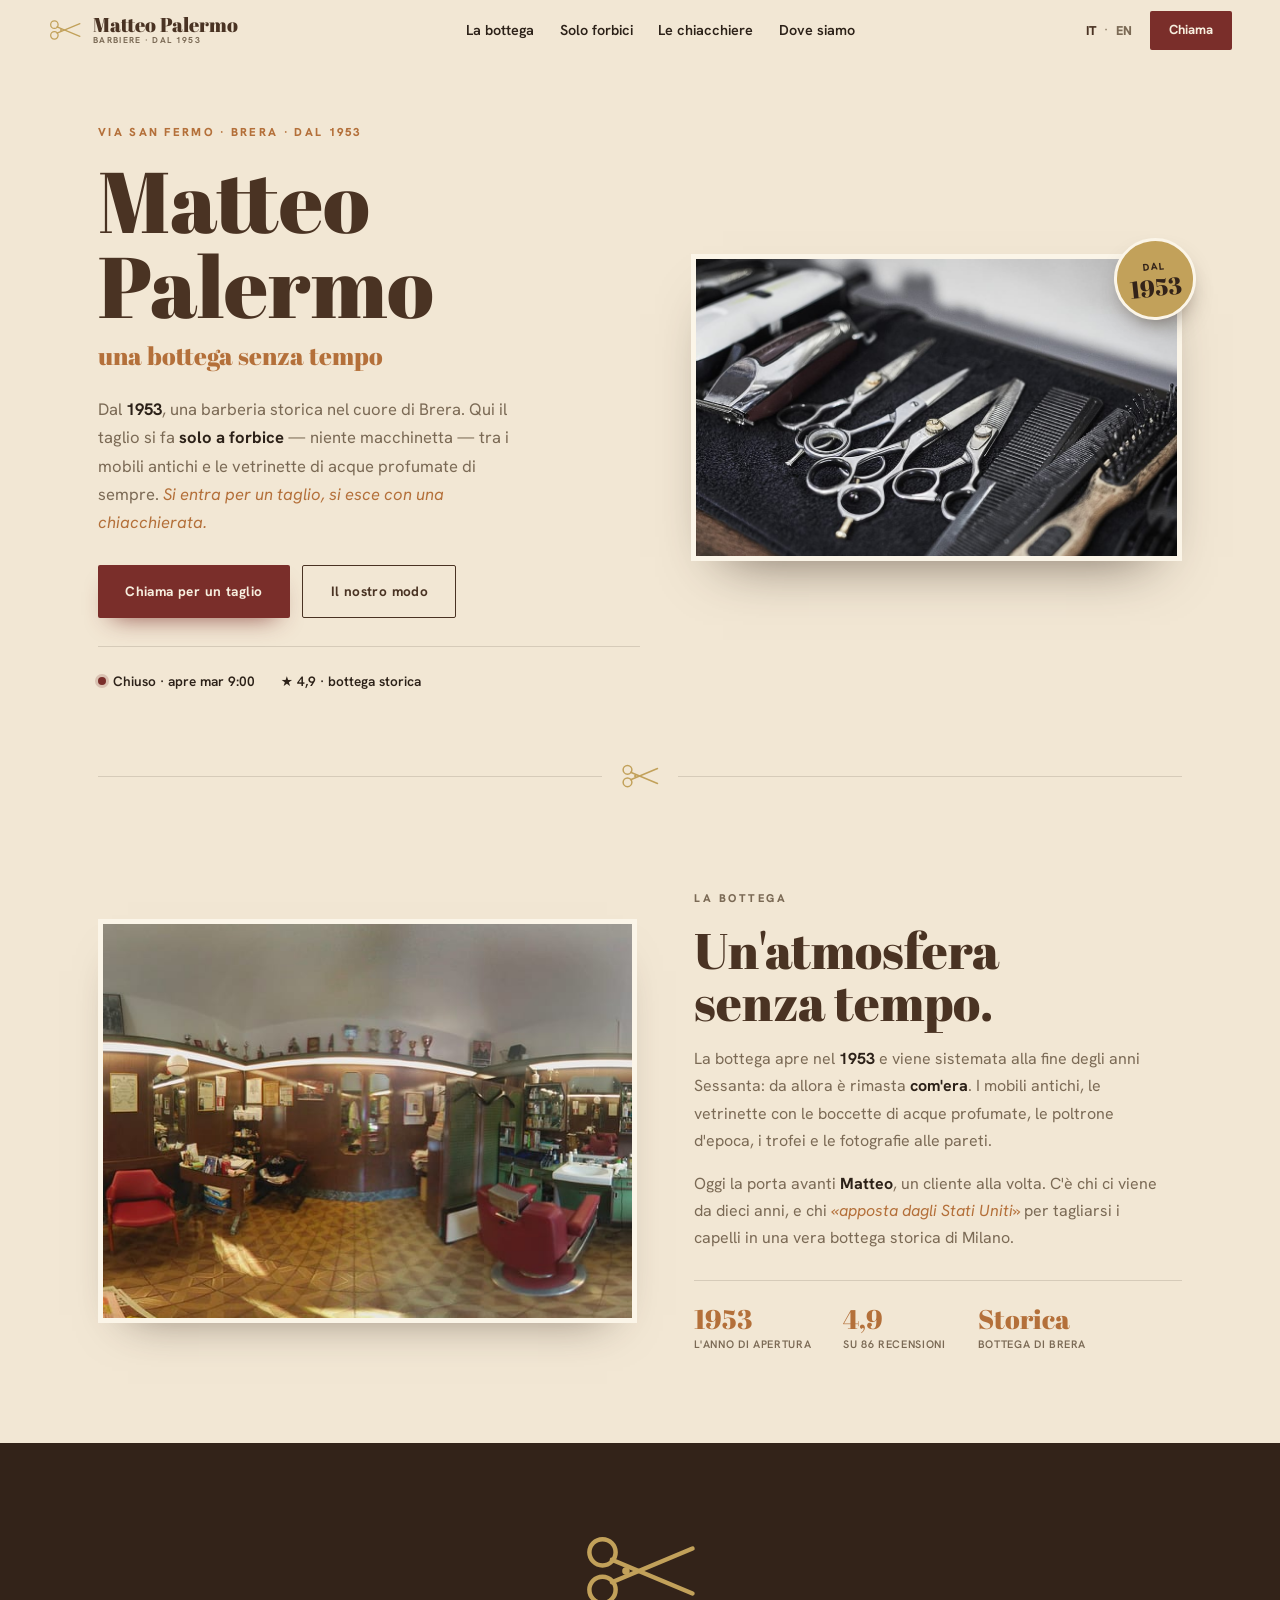
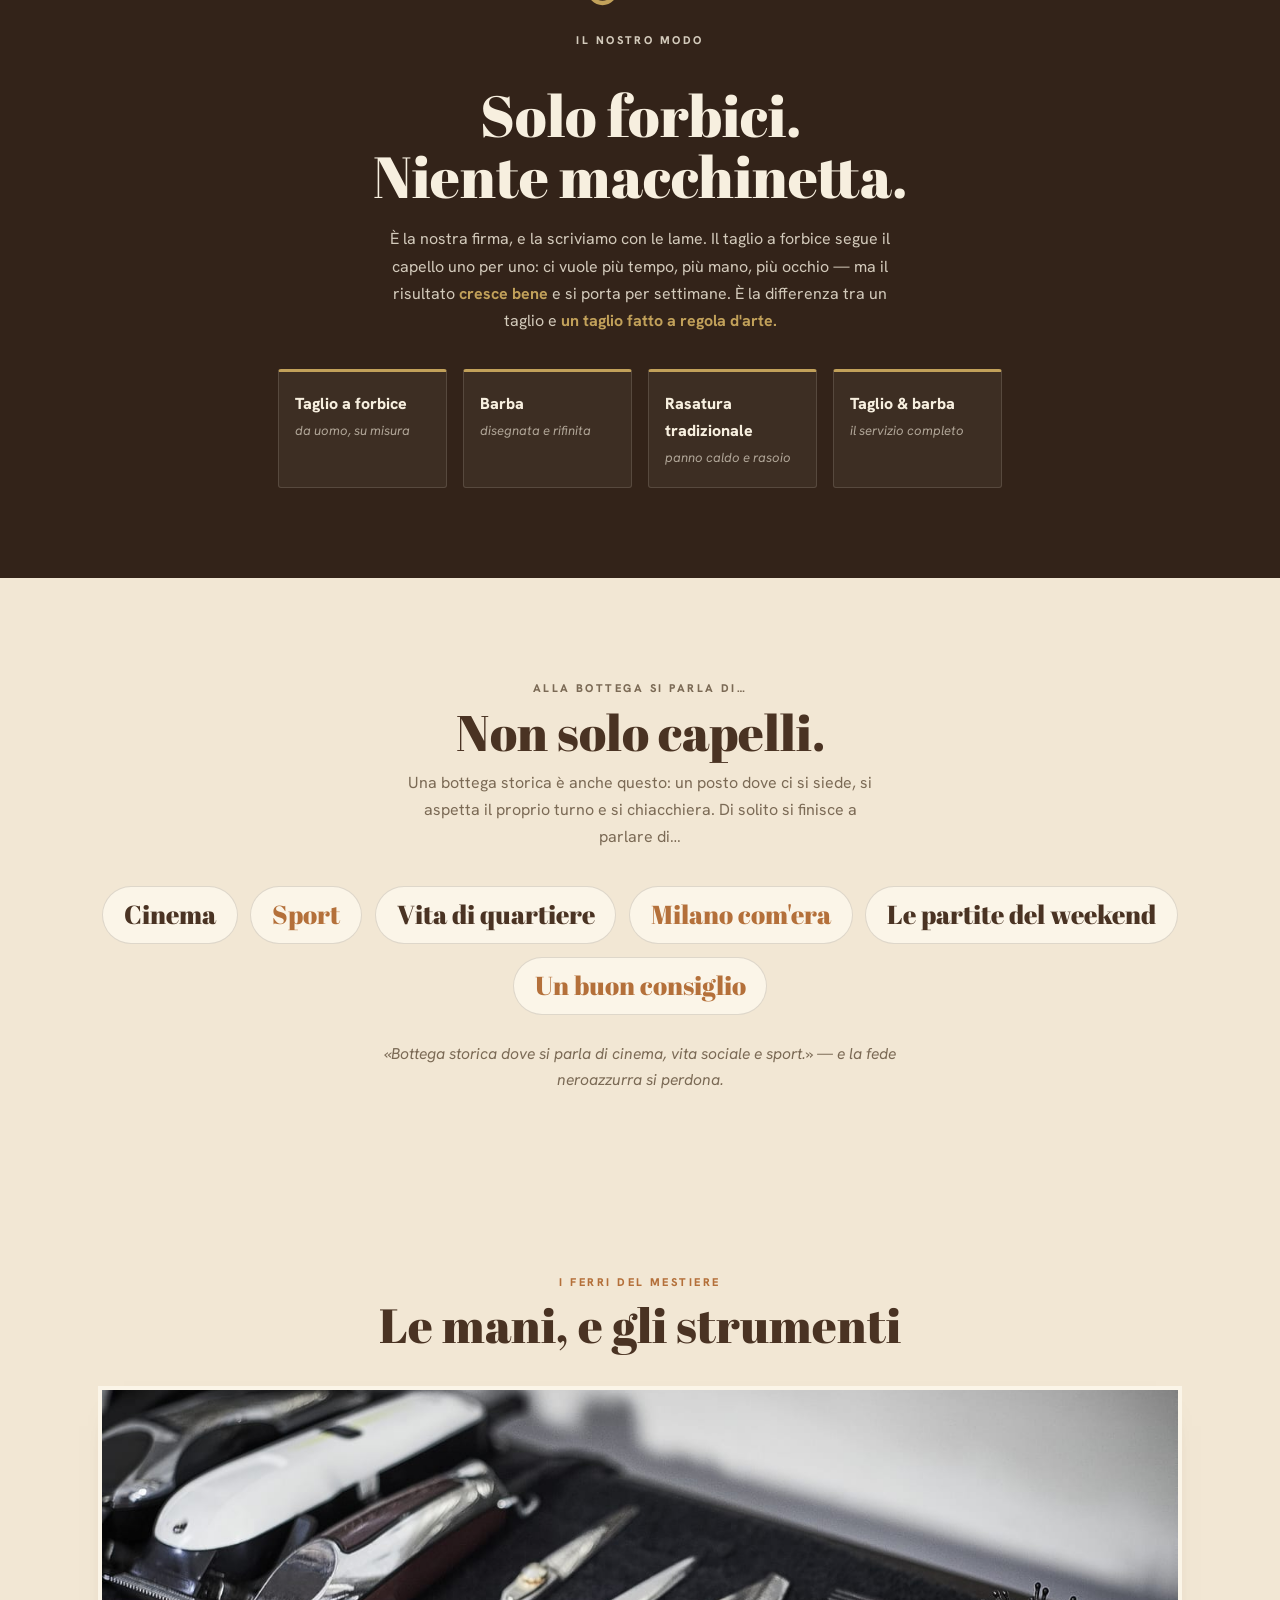
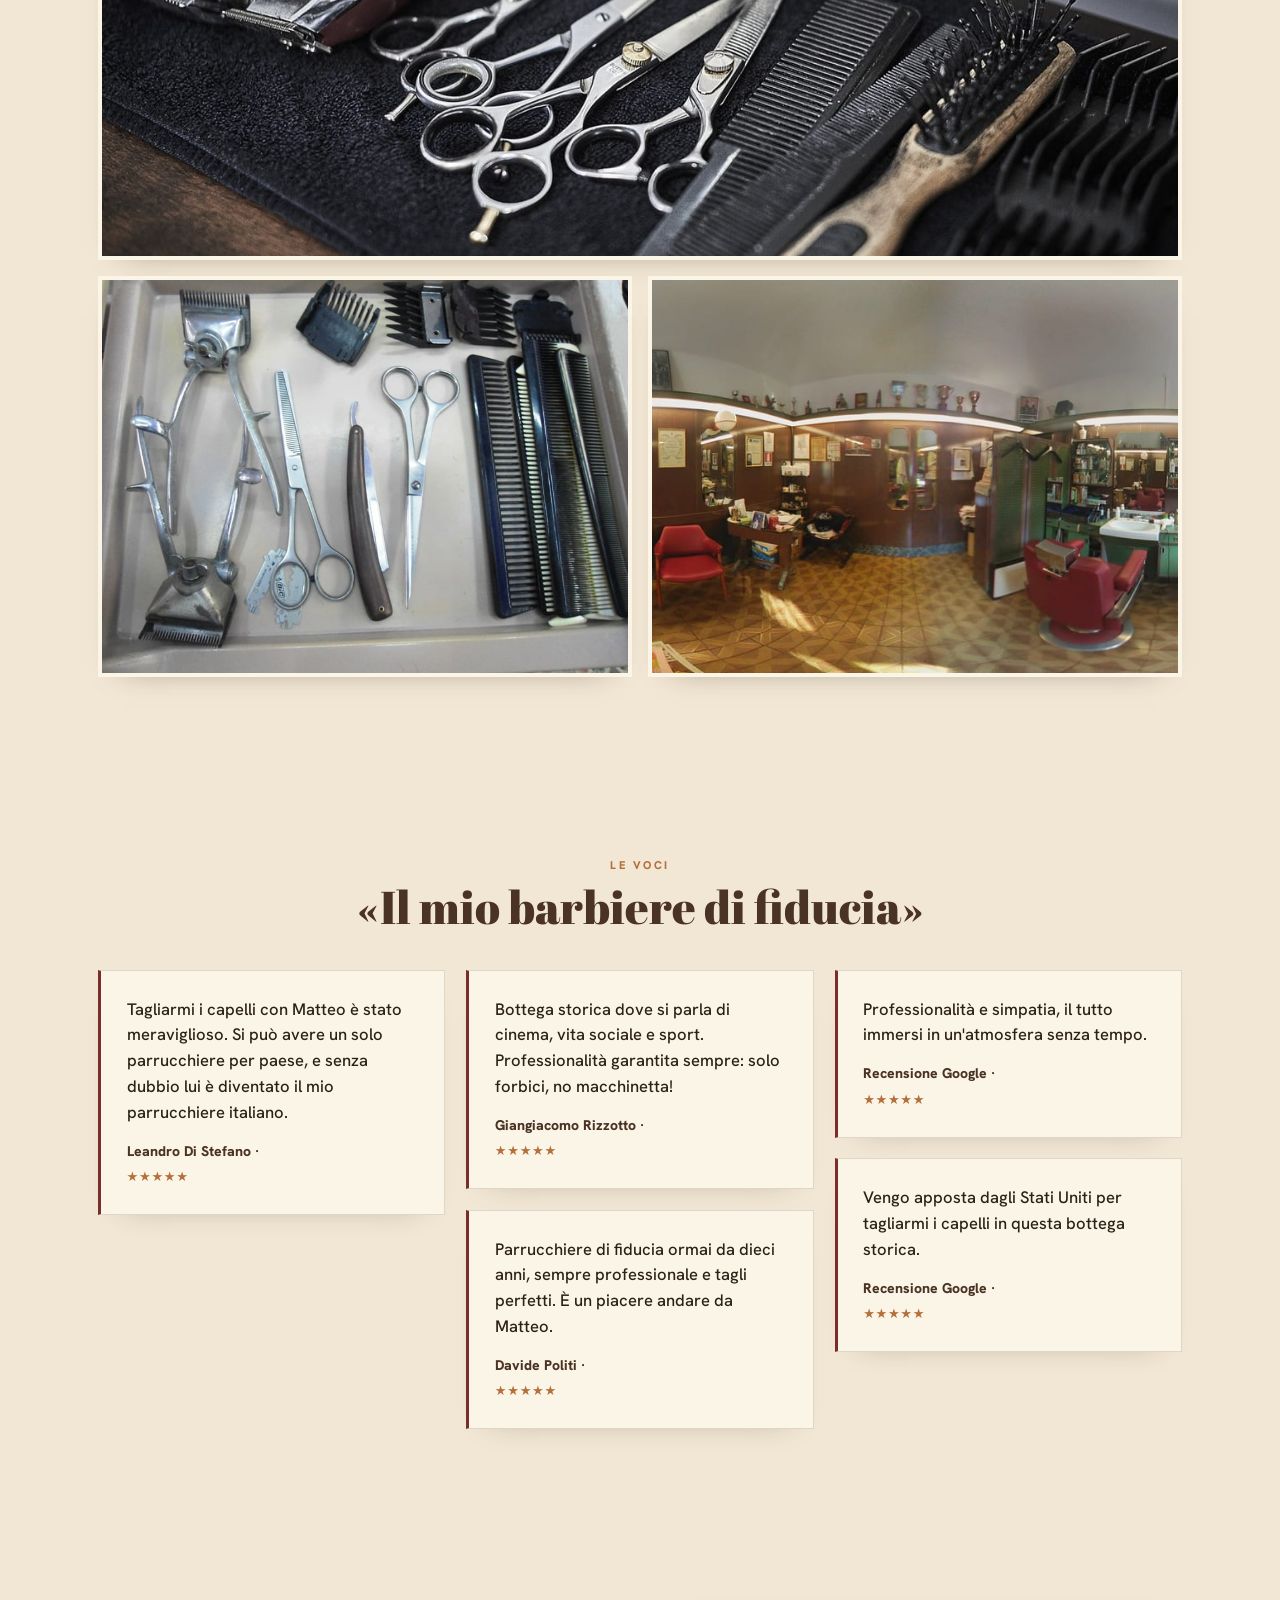
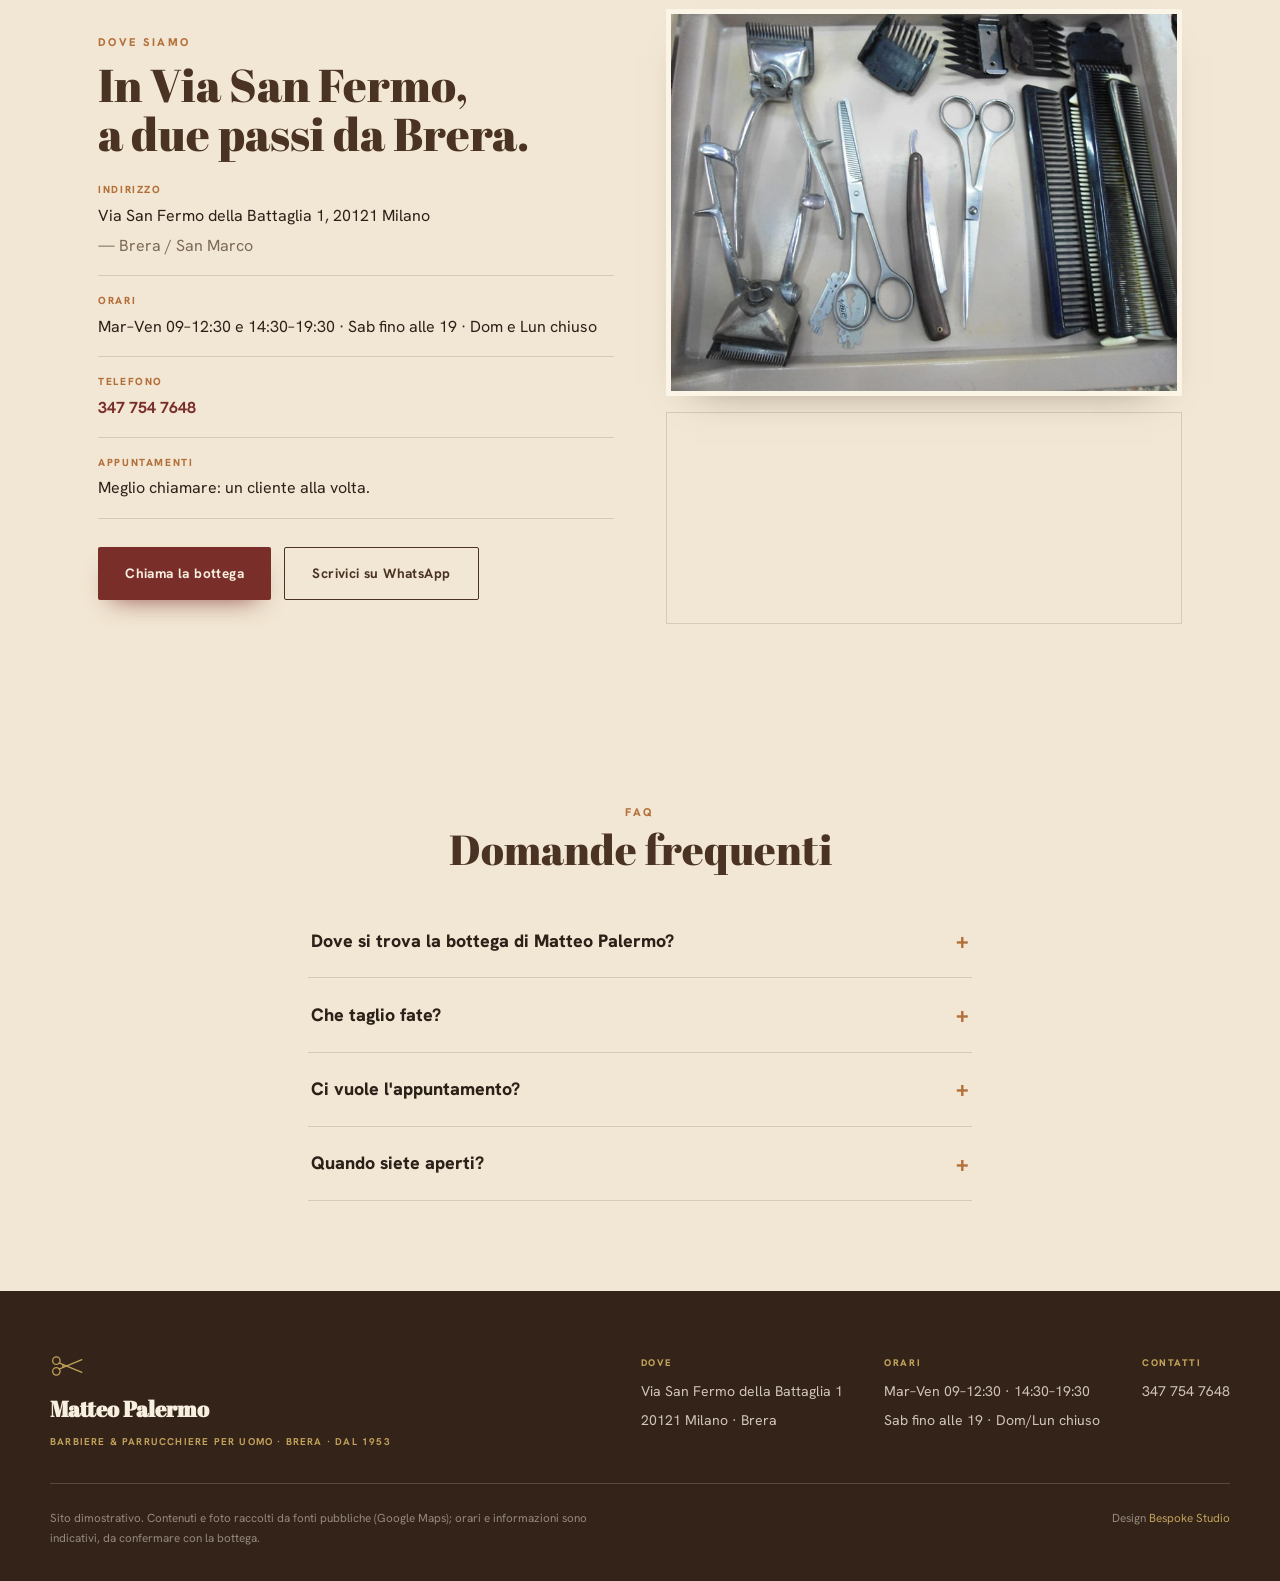
==== index.html @ 92e4bf0b "Matteo Palermo Barbiere — historic Brera barbershop since 1953" ====
<!DOCTYPE html>
<html lang="it">
<head>
<meta charset="UTF-8" />
<meta name="viewport" content="width=device-width, initial-scale=1.0" />
<title>Matteo Palermo Barbiere — bottega storica a Brera dal 1953 · Milano</title>
<meta name="description" content="Matteo Palermo, barbiere e parrucchiere per uomo: una bottega storica dal 1953 in Via San Fermo della Battaglia 1, a Brera, Milano. Taglio solo a forbice, barba e rasatura tradizionale, in un'atmosfera senza tempo. 4,9★." />
<link rel="canonical" href="https://rotenzark.github.io/matteo-palermo-barbiere/" />
<meta name="theme-color" content="#332319" />
<meta property="og:type" content="business.business" />
<meta property="og:site_name" content="Matteo Palermo Barbiere" />
<meta property="og:title" content="Matteo Palermo Barbiere — bottega storica a Brera dal 1953" />
<meta property="og:description" content="Una bottega senza tempo dal 1953: taglio solo a forbice, barba e rasatura tradizionale, tra i mobili antichi di una barberia storica di Brera." />
<meta property="og:image" content="https://rotenzark.github.io/matteo-palermo-barbiere/img/og-image.jpg" />
<meta property="og:url" content="https://rotenzark.github.io/matteo-palermo-barbiere/" />
<meta property="og:locale" content="it_IT" />
<meta property="og:locale:alternate" content="en_US" />
<meta name="twitter:card" content="summary_large_image" />
<meta name="twitter:title" content="Matteo Palermo Barbiere — Brera, dal 1953" />
<meta name="twitter:description" content="Una bottega senza tempo dal 1953. Taglio solo a forbice, barba e rasatura. Brera, Milano." />
<meta name="twitter:image" content="https://rotenzark.github.io/matteo-palermo-barbiere/img/og-image.jpg" />
<link rel="icon" href="img/favicon.svg" type="image/svg+xml" />
<link rel="icon" href="img/favicon-32.png" sizes="32x32" type="image/png" />
<link rel="apple-touch-icon" href="img/apple-touch-icon.png" />
<link rel="preconnect" href="https://fonts.googleapis.com" />
<link rel="preconnect" href="https://fonts.gstatic.com" crossorigin />
<link href="https://fonts.googleapis.com/css2?family=Abril+Fatface&family=Hanken+Grotesk:ital,wght@0,400;0,500;0,600;0,700;0,800;1,400&display=swap" rel="stylesheet" />
<link rel="stylesheet" href="css/styles.css?v=1" />
<script type="application/ld+json">
{
  "@context": "https://schema.org", "@type": "HairSalon",
  "name": "Matteo Palermo — Barbiere e Parrucchiere per Uomo",
  "description": "Bottega storica di barbiere e parrucchiere per uomo a Brera, dal 1953: taglio a forbice, barba e rasatura tradizionale, in un'atmosfera senza tempo, tra mobili antichi e vetrinette di acque profumate.",
  "url": "https://rotenzark.github.io/matteo-palermo-barbiere/",
  "telephone": "+393477547648", "priceRange": "€€",
  "image": "https://rotenzark.github.io/matteo-palermo-barbiere/img/bottega.jpg",
  "address": { "@type": "PostalAddress", "streetAddress": "Via San Fermo della Battaglia 1", "addressLocality": "Milano", "postalCode": "20121", "addressCountry": "IT" },
  "geo": { "@type": "GeoCoordinates", "latitude": 45.4755759, "longitude": 9.1893411 },
  "aggregateRating": { "@type": "AggregateRating", "ratingValue": "4.9", "reviewCount": "86" },
  "foundingDate": "1953",
  "openingHoursSpecification": [
    { "@type": "OpeningHoursSpecification", "dayOfWeek": ["Tuesday","Wednesday","Thursday","Friday"], "opens": "09:00", "closes": "12:30" },
    { "@type": "OpeningHoursSpecification", "dayOfWeek": ["Tuesday","Wednesday","Thursday","Friday"], "opens": "14:30", "closes": "19:30" },
    { "@type": "OpeningHoursSpecification", "dayOfWeek": "Saturday", "opens": "09:00", "closes": "12:30" },
    { "@type": "OpeningHoursSpecification", "dayOfWeek": "Saturday", "opens": "14:30", "closes": "19:00" }
  ]
}
</script>
<script type="application/ld+json">
{
  "@context": "https://schema.org", "@type": "FAQPage",
  "mainEntity": [
    { "@type": "Question", "name": "Dove si trova la bottega di Matteo Palermo?", "acceptedAnswer": { "@type": "Answer", "text": "In Via San Fermo della Battaglia 1, a due passi da Brera e da Piazza San Marco, a Milano. È una bottega storica, aperta dal 1953." } },
    { "@type": "Question", "name": "Che taglio fate?", "acceptedAnswer": { "@type": "Answer", "text": "Taglio da uomo eseguito solo a forbice, niente macchinetta, più barba e rasatura tradizionale. Un lavoro artigianale, su misura." } },
    { "@type": "Question", "name": "Ci vuole l'appuntamento?", "acceptedAnswer": { "@type": "Answer", "text": "Meglio chiamare: la bottega è piccola e Matteo lavora un cliente alla volta. Un colpo di telefono e trovi il tuo posto." } },
    { "@type": "Question", "name": "Quando siete aperti?", "acceptedAnswer": { "@type": "Answer", "text": "Da martedì a venerdì 09:00–12:30 e 14:30–19:30, sabato 09:00–12:30 e 14:30–19:00. Domenica e lunedì chiuso." } }
  ]
}
</script>
</head>
<body>

<div id="intro" aria-hidden="true">
  <div class="intro-mark">
    <span class="scissors" aria-hidden="true"><svg viewBox="0 0 64 40"><use href="#sci"/></svg></span>
    <span class="intro-name">Matteo Palermo</span>
    <span class="intro-sub">Barbiere · dal 1953</span>
  </div>
  <button id="intro-skip" data-i18n="intro.skip">Entra →</button>
</div>

<svg width="0" height="0" style="position:absolute" aria-hidden="true"><defs>
  <g id="sci">
    <circle cx="12" cy="10" r="7" fill="none" stroke="currentColor" stroke-width="2.4"/>
    <circle cx="12" cy="30" r="7" fill="none" stroke="currentColor" stroke-width="2.4"/>
    <path d="M17 14 L60 32" stroke="currentColor" stroke-width="2.4" stroke-linecap="round"/>
    <path d="M17 26 L60 8" stroke="currentColor" stroke-width="2.4" stroke-linecap="round"/>
    <circle cx="24.5" cy="20" r="2" fill="currentColor"/>
  </g>
</defs></svg>

<header id="site-header">
  <a href="#top" class="brand" aria-label="Matteo Palermo Barbiere — home">
    <span class="brand-sci" aria-hidden="true"><svg viewBox="0 0 64 40"><use href="#sci"/></svg></span>
    <span class="brand-txt"><b>Matteo Palermo</b><i data-i18n="brand.sub">Barbiere · dal 1953</i></span>
  </a>
  <nav class="nav" aria-label="Navigazione">
    <a href="#storia" data-i18n="nav.storia">La bottega</a>
    <a href="#forbici" data-i18n="nav.forbici">Solo forbici</a>
    <a href="#chiacchiere" data-i18n="nav.chiacchiere">Le chiacchiere</a>
    <a href="#dove" data-i18n="nav.dove">Dove siamo</a>
  </nav>
  <div class="head-actions">
    <div class="lang" role="group" aria-label="Lingua"><button data-lang="it" class="active">IT</button><span>·</span><button data-lang="en">EN</button></div>
    <a class="btn-book" href="tel:+393477547648"><span data-i18n="cta.book">Chiama</span></a>
    <button id="burger" aria-label="Menu" aria-expanded="false"><span></span><span></span><span></span></button>
  </div>
</header>

<!-- HERO -->
<section id="top" class="hero">
  <div class="hero-copy">
    <p class="eyebrow reveal" data-i18n="hero.eyebrow">Via San Fermo · Brera · dal 1953</p>
    <h1 class="hero-title reveal reveal-d1">Matteo<br>Palermo</h1>
    <p class="hero-tag reveal reveal-d1" data-i18n="hero.tag">una bottega senza tempo</p>
    <p class="hero-sub reveal reveal-d2" data-i18n="hero.sub">Dal <b>1953</b>, una barberia storica nel cuore di Brera. Qui il taglio si fa <b>solo a forbice</b> — niente macchinetta — tra i mobili antichi e le vetrinette di acque profumate di sempre. <em>Si entra per un taglio, si esce con una chiacchierata.</em></p>
    <div class="hero-cta reveal reveal-d3">
      <a class="btn btn-solid" href="tel:+393477547648" data-i18n="hero.cta1">Chiama per un taglio</a>
      <a class="btn btn-line" href="#forbici" data-i18n="hero.cta2">Il nostro modo</a>
    </div>
    <div class="hero-facts reveal reveal-d3">
      <span class="hf-live"><span id="live-dot"></span> <span id="live-text" data-i18n="hero.live">Controllo orari…</span></span>
      <span data-i18n="hero.f2">★ 4,9 · bottega storica</span>
    </div>
  </div>
  <div class="hero-media reveal reveal-d2">
    <figure class="hero-photo"><img src="img/forbici.jpg" alt="Le forbici e i rasoi della bottega di Matteo Palermo" width="1600" height="745" fetchpriority="high" /></figure>
    <span class="hero-badge" aria-hidden="true"><b>dal</b><span>1953</span></span>
  </div>
</section>

<div class="sci-rule" aria-hidden="true"><span class="sr-line"></span><span class="sci-mark"><svg viewBox="0 0 64 40"><use href="#sci"/></svg></span><span class="sr-line"></span></div>

<!-- STORIA -->
<section id="storia" class="section storia">
  <figure class="storia-photo reveal"><img src="img/bottega.jpg" alt="L'interno della bottega storica, con i mobili antichi e le poltrone d'epoca" width="1500" height="1116" loading="lazy" /></figure>
  <div class="storia-copy reveal reveal-d1">
    <p class="kicker" data-i18n="storia.kicker">La bottega</p>
    <h2 data-i18n="storia.h2">Un'atmosfera<br>senza tempo.</h2>
    <p data-i18n="storia.p1">La bottega apre nel <b>1953</b> e viene sistemata alla fine degli anni Sessanta: da allora è rimasta <b>com'era</b>. I mobili antichi, le vetrinette con le boccette di acque profumate, le poltrone d'epoca, i trofei e le fotografie alle pareti.</p>
    <p data-i18n="storia.p2">Oggi la porta avanti <b>Matteo</b>, un cliente alla volta. C'è chi ci viene da dieci anni, e chi <em>«apposta dagli Stati Uniti»</em> per tagliarsi i capelli in una vera bottega storica di Milano.</p>
    <div class="storia-stats">
      <div class="stat"><b>1953</b><span data-i18n="storia.s1">l'anno di apertura</span></div>
      <div class="stat"><b>4,9</b><span data-i18n="storia.s2">su 86 recensioni</span></div>
      <div class="stat"><b data-i18n="storia.s3b">Storica</b><span data-i18n="storia.s3">bottega di Brera</span></div>
    </div>
  </div>
</section>

<!-- SOLO FORBICI · signature manifesto -->
<section id="forbici" class="forbici">
  <div class="forbici-inner reveal">
    <span class="forbici-big" aria-hidden="true"><svg viewBox="0 0 64 40"><use href="#sci"/></svg></span>
    <p class="kicker kicker-cream" data-i18n="forbici.kicker">Il nostro modo</p>
    <h2 data-i18n="forbici.h2">Solo forbici.<br>Niente macchinetta.</h2>
    <p data-i18n="forbici.p">È la nostra firma, e la scriviamo con le lame. Il taglio a forbice segue il capello uno per uno: ci vuole più tempo, più mano, più occhio — ma il risultato <b>cresce bene</b> e si porta per settimane. È la differenza tra un taglio e <b>un taglio fatto a regola d'arte.</b></p>
    <ul class="servizi">
      <li><b data-i18n="serv.1">Taglio a forbice</b><span data-i18n="serv.1p">da uomo, su misura</span></li>
      <li><b data-i18n="serv.2">Barba</b><span data-i18n="serv.2p">disegnata e rifinita</span></li>
      <li><b data-i18n="serv.3">Rasatura tradizionale</b><span data-i18n="serv.3p">panno caldo e rasoio</span></li>
      <li><b data-i18n="serv.4">Taglio &amp; barba</b><span data-i18n="serv.4p">il servizio completo</span></li>
    </ul>
  </div>
</section>

<!-- LE CHIACCHIERE -->
<section id="chiacchiere" class="section chiacchiere">
  <div class="chiac-head reveal">
    <p class="kicker" data-i18n="chiac.kicker">Alla bottega si parla di…</p>
    <h2 data-i18n="chiac.h2">Non solo capelli.</h2>
    <p data-i18n="chiac.sub">Una bottega storica è anche questo: un posto dove ci si siede, si aspetta il proprio turno e si chiacchiera. Di solito si finisce a parlare di…</p>
  </div>
  <div class="chiac-tags reveal reveal-d1">
    <span data-i18n="chiac.t1">Cinema</span>
    <span data-i18n="chiac.t2">Sport</span>
    <span data-i18n="chiac.t3">Vita di quartiere</span>
    <span data-i18n="chiac.t4">Milano com'era</span>
    <span data-i18n="chiac.t5">Le partite del weekend</span>
    <span data-i18n="chiac.t6">Un buon consiglio</span>
  </div>
  <p class="chiac-note" data-i18n="chiac.note">«Bottega storica dove si parla di cinema, vita sociale e sport.» — e la fede neroazzurra si perdona.</p>
</section>

<!-- GALLERY -->
<section id="gallery" class="section gallery">
  <div class="gallery-head reveal"><p class="kicker" data-i18n="gallery.kicker">I ferri del mestiere</p><h2 data-i18n="gallery.h2">Le mani, e gli strumenti</h2></div>
  <div class="gallery-grid">
    <figure class="g-item g-wide" data-full="img/forbici.jpg"><img src="img/forbici.jpg" alt="Le forbici e i rasoi" width="1600" height="745" loading="lazy" /></figure>
    <figure class="g-item" data-full="img/strumenti.jpg"><img src="img/strumenti.jpg" alt="Gli strumenti del barbiere" width="800" height="600" loading="lazy" /></figure>
    <figure class="g-item" data-full="img/bottega.jpg"><img src="img/bottega.jpg" alt="L'interno della bottega storica" width="1500" height="1116" loading="lazy" /></figure>
  </div>
</section>

<!-- RECENSIONI -->
<section id="recensioni" class="section recensioni">
  <div class="rev-head reveal"><p class="kicker" data-i18n="rev.kicker">Le voci</p><h2 data-i18n="rev.h2">«Il mio barbiere di fiducia»</h2></div>
  <div class="rev-grid">
    <blockquote class="rev reveal"><p>Tagliarmi i capelli con Matteo è stato meraviglioso. Si può avere un solo parrucchiere per paese, e senza dubbio lui è diventato il mio parrucchiere italiano.</p><cite>Leandro Di Stefano · <span>★★★★★</span></cite></blockquote>
    <blockquote class="rev reveal reveal-d1"><p>Bottega storica dove si parla di cinema, vita sociale e sport. Professionalità garantita sempre: solo forbici, no macchinetta!</p><cite>Giangiacomo Rizzotto · <span>★★★★★</span></cite></blockquote>
    <blockquote class="rev reveal reveal-d2"><p>Parrucchiere di fiducia ormai da dieci anni, sempre professionale e tagli perfetti. È un piacere andare da Matteo.</p><cite>Davide Politi · <span>★★★★★</span></cite></blockquote>
    <blockquote class="rev reveal"><p>Professionalità e simpatia, il tutto immersi in un'atmosfera senza tempo.</p><cite data-i18n="rev.g1">Recensione Google · <span>★★★★★</span></cite></blockquote>
    <blockquote class="rev reveal reveal-d1"><p>Vengo apposta dagli Stati Uniti per tagliarmi i capelli in questa bottega storica.</p><cite data-i18n="rev.g2">Recensione Google · <span>★★★★★</span></cite></blockquote>
  </div>
</section>

<!-- DOVE -->
<section id="dove" class="section dove">
  <div class="dove-grid">
    <div class="dove-info reveal">
      <p class="kicker" data-i18n="dove.kicker">Dove siamo</p>
      <h2 data-i18n="dove.h2">In Via San Fermo,<br>a due passi da Brera.</h2>
      <ul class="dove-list">
        <li><b data-i18n="dove.addr">Indirizzo</b> Via San Fermo della Battaglia 1, 20121 Milano <span class="dim" data-i18n="dove.addr2">— Brera / San Marco</span></li>
        <li><b data-i18n="dove.hours">Orari</b> <span data-i18n="dove.hoursv">Mar–Ven 09–12:30 e 14:30–19:30 · Sab fino alle 19 · Dom e Lun chiuso</span></li>
        <li><b data-i18n="dove.phone">Telefono</b> <a href="tel:+393477547648">347 754 7648</a></li>
        <li><b data-i18n="dove.book">Appuntamenti</b> <span data-i18n="dove.bookv">Meglio chiamare: un cliente alla volta.</span></li>
      </ul>
      <div class="dove-cta">
        <a class="btn btn-solid" href="tel:+393477547648" data-i18n="dove.call">Chiama la bottega</a>
        <a class="btn btn-line" href="https://wa.me/393477547648" target="_blank" rel="noopener" data-i18n="dove.wa">Scrivici su WhatsApp</a>
      </div>
    </div>
    <div class="dove-side reveal">
      <figure class="dove-photo"><img src="img/strumenti.jpg" alt="Gli strumenti del barbiere" width="800" height="600" loading="lazy" /></figure>
      <div class="dove-map"><iframe title="Mappa Matteo Palermo Barbiere" src="https://www.google.com/maps?q=Palermo+Matteo+Barbiere+Via+San+Fermo+Milano&output=embed" loading="lazy" referrerpolicy="no-referrer-when-downgrade"></iframe></div>
    </div>
  </div>
</section>

<!-- FAQ -->
<section id="faq" class="section faq">
  <div class="faq-head reveal"><p class="kicker">FAQ</p><h2 data-i18n="faq.h2">Domande frequenti</h2></div>
  <div class="faq-list reveal">
    <details><summary data-i18n="faq.q1">Dove si trova la bottega di Matteo Palermo?</summary><p data-i18n="faq.a1">In Via San Fermo della Battaglia 1, a due passi da Brera e da Piazza San Marco, a Milano. È una bottega storica, aperta dal 1953.</p></details>
    <details><summary data-i18n="faq.q2">Che taglio fate?</summary><p data-i18n="faq.a2">Taglio da uomo eseguito solo a forbice, niente macchinetta, più barba e rasatura tradizionale. Un lavoro artigianale, su misura.</p></details>
    <details><summary data-i18n="faq.q3">Ci vuole l'appuntamento?</summary><p data-i18n="faq.a3">Meglio chiamare: la bottega è piccola e Matteo lavora un cliente alla volta. Un colpo di telefono e trovi il tuo posto.</p></details>
    <details><summary data-i18n="faq.q4">Quando siete aperti?</summary><p data-i18n="faq.a4">Da martedì a venerdì 09:00–12:30 e 14:30–19:30, sabato 09:00–12:30 e 14:30–19:00. Domenica e lunedì chiuso.</p></details>
  </div>
</section>

<footer id="site-footer">
  <div class="foot-main">
    <div class="foot-brand"><span class="brand-sci" aria-hidden="true"><svg viewBox="0 0 64 40"><use href="#sci"/></svg></span><b>Matteo Palermo</b><i data-i18n="foot.sub">Barbiere &amp; Parrucchiere per Uomo · Brera · dal 1953</i></div>
    <div class="foot-cols">
      <div><b data-i18n="foot.where">Dove</b><span>Via San Fermo della Battaglia 1</span><span>20121 Milano · Brera</span></div>
      <div><b data-i18n="foot.hours">Orari</b><span data-i18n="foot.hours2">Mar–Ven 09–12:30 · 14:30–19:30</span><span data-i18n="foot.hours3">Sab fino alle 19 · Dom/Lun chiuso</span></div>
      <div><b data-i18n="foot.contact">Contatti</b><a href="tel:+393477547648">347 754 7648</a></div>
    </div>
  </div>
  <div class="foot-bottom">
    <p data-i18n="foot.disclaimer">Sito dimostrativo. Contenuti e foto raccolti da fonti pubbliche (Google Maps); orari e informazioni sono indicativi, da confermare con la bottega.</p>
    <p class="foot-credit">Design <a href="https://bespokestud.io" target="_blank" rel="noopener">Bespoke Studio</a></p>
  </div>
</footer>

<nav class="action-bar" aria-label="Azioni rapide">
  <a href="tel:+393477547648"><span data-i18n="ab.call">Chiama</span></a>
  <a href="#forbici"><span data-i18n="ab.forbici">Solo forbici</span></a>
  <a href="https://www.google.com/maps/dir/?api=1&destination=Palermo+Matteo+Barbiere+Via+San+Fermo+Milano" target="_blank" rel="noopener"><span data-i18n="ab.route">Indicazioni</span></a>
</nav>

<div id="lightbox" aria-hidden="true"><button id="lb-close" aria-label="Chiudi">✕</button><img id="lb-img" src="" alt="" /></div>
<script src="js/main.js?v=1"></script>
</body>
</html>
---- css/styles.css ----
/* ===== MATTEO PALERMO BARBIERE · styles.css ===== */
:root{
  --brown:#4A3323; --brown-deep:#332319; --brown-soft:#5E4331;
  --paper:#F2E7D4; --cream:#F7EFDF; --card:#FBF5E8;
  --cognac:#B4703A; --amber:#C98A4B;
  --brass:#C2A15A; --brass-deep:#9C7F3E;
  --burgundy:#7A2E2A; --burgundy-lt:#9B3E36;
  --ink:#2C2118; --muted:#7B6A55; --line:rgba(44,33,24,.14);
  --disp:'Abril Fatface',Georgia,serif;
  --sans:'Hanken Grotesk',system-ui,-apple-system,sans-serif;
  --wrap:1180px;
}
*{margin:0;padding:0;box-sizing:border-box}
html{scroll-behavior:smooth;overflow-x:clip;-webkit-text-size-adjust:100%}
body{font-family:var(--sans);background:var(--paper);color:var(--ink);line-height:1.7;-webkit-font-smoothing:antialiased;overflow-x:clip}
img{max-width:100%;display:block}
a{color:inherit;text-decoration:none}
h1,h2{font-family:var(--disp);font-weight:400;line-height:1.05;letter-spacing:0}
h3{font-family:var(--sans);font-weight:800}
em{font-style:italic;color:var(--cognac)}
.section{padding:clamp(3.2rem,7vw,6rem) clamp(1.15rem,5vw,3rem);max-width:var(--wrap);margin:0 auto;overflow-x:clip}
.kicker{font-family:var(--sans);font-size:.7rem;font-weight:800;letter-spacing:.22em;text-transform:uppercase;color:var(--cognac)}
.kicker-cream{color:var(--brass)}
.eyebrow{font-family:var(--sans);font-size:.72rem;font-weight:800;letter-spacing:.2em;text-transform:uppercase;color:var(--cognac)}

/* SCISSORS signature */
.brand-sci,.sci-mark,.scissors,.forbici-big{color:var(--brass);display:inline-flex}
.brand-sci svg{width:34px;height:22px}
.scissors svg{width:56px;height:36px}
.sci-mark svg{width:40px;height:26px}
.forbici-big svg{width:120px;height:76px}
.sci-rule{max-width:var(--wrap);margin:0 auto;display:flex;align-items:center;justify-content:center;gap:1.1rem;padding:.6rem clamp(1.15rem,5vw,3rem)}
.sci-rule .sr-line{height:1px;background:var(--line);flex:1}

/* buttons */
.btn{display:inline-flex;align-items:center;gap:.5rem;font-family:var(--sans);font-weight:700;font-size:.85rem;letter-spacing:.03em;padding:.85rem 1.7rem;border-radius:2px;transition:transform .18s,background .18s,color .18s,box-shadow .18s;cursor:pointer;white-space:nowrap}
.btn-solid{background:var(--burgundy);color:var(--cream);box-shadow:0 12px 26px -14px rgba(122,46,42,.9)}
.btn-solid:hover{background:var(--burgundy-lt);transform:translateY(-2px)}
.btn-line{border:1.5px solid var(--brown);color:var(--brown)}
.btn-line:hover{background:var(--brown);color:var(--cream);transform:translateY(-2px)}

/* ===== INTRO ===== */
#intro{position:fixed;inset:0;z-index:120;background:var(--brown-deep);display:flex;flex-direction:column;align-items:center;justify-content:center;gap:1rem;transition:opacity .7s ease,visibility .7s}
#intro.done{opacity:0;visibility:hidden}
.intro-mark{display:flex;flex-direction:column;align-items:center;gap:.5rem;animation:fadeUp .8s ease both;text-align:center}
.intro-mark .scissors{margin-bottom:.4rem}
.intro-name{font-family:var(--disp);font-weight:400;font-size:clamp(2rem,6vw,3.2rem);color:var(--cream)}
.intro-sub{font-family:var(--sans);font-size:.76rem;font-weight:700;letter-spacing:.2em;text-transform:uppercase;color:var(--brass)}
#intro-skip{margin-top:.5rem;background:none;border:1px solid rgba(247,239,223,.4);color:var(--cream);padding:.5rem 1.3rem;border-radius:2px;font-family:var(--sans);font-weight:700;font-size:.84rem;cursor:pointer;transition:background .2s}
#intro-skip:hover{background:rgba(247,239,223,.12)}
@keyframes fadeUp{from{opacity:0;transform:translateY(12px)}to{opacity:1;transform:none}}

/* ===== HEADER ===== */
#site-header{position:sticky;top:0;z-index:90;display:flex;align-items:center;justify-content:space-between;gap:1rem;padding:.7rem clamp(1.15rem,5vw,3rem);background:rgba(242,231,212,.94);backdrop-filter:blur(11px);border-bottom:1px solid transparent;transition:border-color .3s}
#site-header.scrolled{border-color:var(--line)}
.brand{display:flex;align-items:center;gap:.7rem}
.brand-txt{display:flex;flex-direction:column;line-height:1.05}
.brand-txt b{font-family:var(--disp);font-size:1.24rem;font-weight:400;color:var(--brown)}
.brand-txt i{font-family:var(--sans);font-style:normal;font-size:.54rem;font-weight:700;letter-spacing:.15em;text-transform:uppercase;color:var(--muted)}
.nav{display:flex;gap:1.6rem}
.nav a{font-size:.9rem;font-weight:600;color:var(--ink);position:relative;padding:.2rem 0}
.nav a::after{content:"";position:absolute;left:0;bottom:-2px;width:0;height:2px;background:var(--brass);transition:width .25s}
.nav a:hover::after{width:100%}
.head-actions{display:flex;align-items:center;gap:.9rem}
.lang{display:flex;align-items:center;gap:.3rem;font-size:.8rem;color:var(--muted)}
.lang button{background:none;border:none;font-family:var(--sans);font-weight:800;font-size:.8rem;color:var(--muted);cursor:pointer;padding:.1rem .2rem}
.lang button.active{color:var(--brown)}
.btn-book{background:var(--burgundy);color:var(--cream);padding:.5rem 1.2rem;border-radius:2px;font-family:var(--sans);font-size:.82rem;font-weight:700;transition:background .2s,transform .2s}
.btn-book:hover{background:var(--burgundy-lt);transform:translateY(-1px)}
#burger{display:none;flex-direction:column;gap:5px;background:none;border:none;cursor:pointer;padding:.3rem}
#burger span{width:23px;height:2px;background:var(--ink);transition:.3s}
#burger[aria-expanded="true"] span:nth-child(1){transform:translateY(7px) rotate(45deg)}
#burger[aria-expanded="true"] span:nth-child(2){opacity:0}
#burger[aria-expanded="true"] span:nth-child(3){transform:translateY(-7px) rotate(-45deg)}

/* ===== HERO ===== */
.hero{max-width:var(--wrap);margin:0 auto;padding:clamp(2rem,5vw,3.8rem) clamp(1.15rem,5vw,3rem);display:grid;grid-template-columns:1.05fr .95fr;gap:clamp(1.6rem,4vw,3.4rem);align-items:center}
.eyebrow{margin-bottom:1rem}
.hero-title{font-family:var(--disp);font-size:clamp(3rem,7.5vw,5.4rem);color:var(--brown);font-weight:400;line-height:.98}
.hero-tag{font-family:var(--disp);font-size:clamp(1.1rem,2.6vw,1.55rem);color:var(--cognac);margin-top:.5rem}
.hero-sub{font-size:1.04rem;color:var(--muted);max-width:48ch;margin-top:1.1rem}
.hero-sub b{color:var(--ink);font-weight:700}
.hero-cta{display:flex;gap:.8rem;flex-wrap:wrap;margin-top:1.8rem}
.hero-facts{display:flex;gap:1.6rem;flex-wrap:wrap;margin-top:1.8rem;padding-top:1.4rem;border-top:1px solid var(--line);font-size:.85rem;font-weight:600}
.hf-live{display:inline-flex;align-items:center;gap:.45rem}
#live-dot{width:8px;height:8px;border-radius:50%;background:var(--muted);flex:none}
#live-dot.open{background:var(--cognac);box-shadow:0 0 0 3px rgba(180,112,58,.25)}
#live-dot.closed{background:var(--burgundy);box-shadow:0 0 0 3px rgba(122,46,42,.2)}
.hero-media{position:relative}
.hero-photo{overflow:hidden;aspect-ratio:16/10;box-shadow:0 28px 56px -32px rgba(51,35,25,.7);border:5px solid var(--card)}
.hero-photo img{width:100%;height:100%;object-fit:cover}
.hero-badge{position:absolute;right:-14px;top:-16px;width:82px;height:82px;border-radius:50%;background:var(--brass);color:var(--brown-deep);display:flex;flex-direction:column;align-items:center;justify-content:center;text-align:center;box-shadow:0 12px 24px -12px rgba(51,35,25,.7);transform:rotate(-6deg);border:3px solid var(--card)}
.hero-badge b{font-family:var(--sans);font-size:.62rem;font-weight:800;letter-spacing:.14em;text-transform:uppercase}
.hero-badge span{font-family:var(--disp);font-size:1.5rem;line-height:1}

/* ===== STORIA ===== */
.storia{display:grid;grid-template-columns:1.05fr .95fr;gap:clamp(1.8rem,5vw,3.6rem);align-items:center}
.storia-photo{overflow:hidden;aspect-ratio:4/3;box-shadow:0 22px 46px -30px rgba(51,35,25,.6);border:5px solid var(--card)}
.storia-photo img{width:100%;height:100%;object-fit:cover}
.storia-copy h2{font-size:clamp(2rem,5vw,3.1rem);color:var(--brown);margin:.6rem 0 1.1rem}
.storia-copy p{color:var(--muted);margin-bottom:1rem;max-width:52ch}
.storia-copy b{color:var(--ink);font-weight:700}
.storia-stats{display:flex;gap:2rem;flex-wrap:wrap;margin-top:1.8rem;padding-top:1.5rem;border-top:1px solid var(--line)}
.storia-stats .stat{display:flex;flex-direction:column;gap:.15rem}
.storia-stats .stat b{font-family:var(--disp);font-weight:400;font-size:1.7rem;color:var(--cognac);line-height:1}
.storia-stats .stat span{font-size:.68rem;font-weight:600;letter-spacing:.06em;text-transform:uppercase;color:var(--muted)}

/* ===== SOLO FORBICI (signature manifesto) ===== */
.forbici{background:var(--brown-deep);color:var(--cream)}
.forbici-inner{max-width:820px;margin:0 auto;text-align:center;padding:clamp(3.4rem,7vw,5.6rem) clamp(1.15rem,5vw,3rem)}
.forbici-big{margin-bottom:1.4rem;justify-content:center}
.forbici-big svg{animation:snip 3.4s ease-in-out infinite;transform-origin:12px 20px}
@keyframes snip{0%,100%{transform:rotate(0)}50%{transform:rotate(-3deg)}}
.forbici-inner h2{font-size:clamp(2.2rem,6vw,3.6rem);color:var(--cream);margin:.5rem 0 1.2rem}
.forbici-inner p{color:rgba(247,239,223,.82);max-width:56ch;margin:0 auto 2.2rem}
.forbici-inner b{color:var(--brass)}
.servizi{list-style:none;display:grid;grid-template-columns:repeat(4,1fr);gap:1rem;text-align:left}
.servizi li{background:rgba(247,239,223,.05);border:1px solid rgba(247,239,223,.14);border-top:3px solid var(--brass);border-radius:3px;padding:1.1rem 1rem;display:flex;flex-direction:column;gap:.2rem}
.servizi b{font-family:var(--sans);font-weight:800;font-size:1rem;color:var(--cream)}
.servizi span{font-size:.82rem;color:rgba(247,239,223,.62);font-style:italic}

/* ===== LE CHIACCHIERE ===== */
.chiacchiere{text-align:center}
.chiac-head h2{font-size:clamp(2rem,5vw,3.1rem);color:var(--brown);margin-top:.5rem}
.chiac-head p{color:var(--muted);max-width:52ch;margin:.7rem auto 0}
.chiac-tags{display:flex;flex-wrap:wrap;justify-content:center;gap:.8rem;margin:2.2rem 0 1.6rem}
.chiac-tags span{font-family:var(--disp);font-size:clamp(1.1rem,2.6vw,1.6rem);color:var(--brown);background:var(--card);border:1px solid var(--line);border-radius:100px;padding:.4rem 1.3rem;transition:background .2s,color .2s,transform .2s}
.chiac-tags span:hover{background:var(--brown);color:var(--cream);transform:translateY(-2px)}
.chiac-tags span:nth-child(2n){color:var(--cognac)}
.chiac-tags span:nth-child(2n):hover{color:var(--cream)}
.chiac-note{font-size:.98rem;color:var(--muted);font-style:italic;max-width:60ch;margin:0 auto}

/* ===== GALLERY ===== */
.gallery-head{text-align:center;margin-bottom:2.2rem}
.gallery-head h2{font-size:clamp(2rem,5vw,3rem);color:var(--brown);margin-top:.5rem}
.gallery-grid{display:grid;grid-template-columns:repeat(2,1fr);gap:1rem}
.g-item{overflow:hidden;cursor:pointer;aspect-ratio:4/3;box-shadow:0 14px 30px -26px rgba(51,35,25,.6);border:4px solid var(--card)}
.g-item.g-wide{grid-column:1 / -1;aspect-ratio:16/7}
.g-item img{width:100%;height:100%;object-fit:cover;transition:transform .5s}
.g-item:hover img{transform:scale(1.05)}

/* ===== RECENSIONI ===== */
.recensioni{text-align:center}
.rev-head{margin-bottom:2.4rem}
.rev-head h2{font-size:clamp(1.9rem,4.8vw,2.9rem);color:var(--brown);margin-top:.5rem}
.rev-grid{columns:3;column-gap:1.3rem;text-align:left}
.rev{break-inside:avoid;margin-bottom:1.3rem;background:var(--card);border:1px solid var(--line);border-left:3px solid var(--burgundy);padding:1.6rem;box-shadow:0 14px 30px -26px rgba(51,35,25,.4)}
.rev p{font-family:var(--sans);font-size:1.04rem;line-height:1.55;color:var(--ink);margin-bottom:.9rem;font-weight:500}
.rev cite{font-style:normal;font-family:var(--sans);font-weight:800;font-size:.88rem;color:var(--brown);display:flex;flex-direction:column;gap:.15rem}
.rev cite span{color:var(--cognac);letter-spacing:.05em;font-size:.82rem}

/* ===== DOVE ===== */
.dove-grid{display:grid;grid-template-columns:1fr 1fr;gap:clamp(1.6rem,4vw,3.4rem);align-items:center}
.dove-info h2{font-size:clamp(1.9rem,4.6vw,2.9rem);color:var(--brown);margin:.6rem 0 1.4rem}
.dove-list{list-style:none;display:flex;flex-direction:column;gap:1rem;margin-bottom:1.8rem}
.dove-list li{display:flex;flex-direction:column;gap:.2rem;font-size:1rem;padding-bottom:1rem;border-bottom:1px solid var(--line)}
.dove-list b{font-family:var(--sans);font-size:.64rem;font-weight:800;letter-spacing:.16em;text-transform:uppercase;color:var(--cognac)}
.dove-list a{color:var(--burgundy);font-weight:700}
.dove-list .dim{color:var(--muted)}
.dove-cta{display:flex;gap:.8rem;flex-wrap:wrap}
.dove-side{display:flex;flex-direction:column;gap:1rem}
.dove-photo{overflow:hidden;aspect-ratio:4/3;box-shadow:0 18px 40px -30px rgba(51,35,25,.6);border:5px solid var(--card)}
.dove-photo img{width:100%;height:100%;object-fit:cover}
.dove-map{overflow:hidden;border:1px solid var(--line)}
.dove-map iframe{width:100%;height:100%;min-height:210px;border:0;display:block;filter:sepia(.18) saturate(1.05)}

/* ===== FAQ ===== */
.faq{max-width:760px}
.faq-head{text-align:center;margin-bottom:2rem}
.faq-head h2{font-size:clamp(1.8rem,4vw,2.6rem);color:var(--brown);margin-top:.4rem}
.faq-list details{border-bottom:1px solid var(--line);padding:1.1rem .2rem}
.faq-list summary{font-family:var(--sans);font-weight:800;font-size:1.12rem;color:var(--ink);cursor:pointer;list-style:none;display:flex;justify-content:space-between;align-items:center;gap:1rem}
.faq-list summary::-webkit-details-marker{display:none}
.faq-list summary::after{content:"+";font-family:var(--sans);color:var(--cognac);font-size:1.4rem;transition:transform .25s}
.faq-list details[open] summary::after{transform:rotate(45deg)}
.faq-list p{color:var(--muted);margin-top:.7rem;font-size:.98rem}

/* ===== FOOTER ===== */
#site-footer{background:var(--brown-deep);color:rgba(247,239,223,.8);padding:clamp(2.6rem,6vw,4rem) clamp(1.15rem,5vw,3rem) 2rem}
.foot-main{max-width:var(--wrap);margin:0 auto;display:flex;justify-content:space-between;gap:2rem;flex-wrap:wrap;padding-bottom:2rem;border-bottom:1px solid rgba(247,239,223,.18)}
.foot-brand{display:flex;flex-direction:column;gap:.4rem}
.foot-brand .brand-sci{margin-bottom:.4rem}
.foot-brand b{font-family:var(--disp);font-size:1.4rem;color:var(--cream)}
.foot-brand i{font-family:var(--sans);font-style:normal;font-size:.62rem;font-weight:700;letter-spacing:.12em;text-transform:uppercase;color:var(--brass)}
.foot-cols{display:flex;gap:2.6rem;flex-wrap:wrap}
.foot-cols div{display:flex;flex-direction:column;gap:.35rem}
.foot-cols b{font-size:.6rem;font-weight:800;letter-spacing:.16em;text-transform:uppercase;color:var(--brass);margin-bottom:.2rem}
.foot-cols span,.foot-cols a{font-size:.88rem;color:rgba(247,239,223,.8)}
.foot-cols a:hover{color:var(--cream)}
.foot-bottom{max-width:var(--wrap);margin:1.6rem auto 0;display:flex;justify-content:space-between;gap:1rem;flex-wrap:wrap}
.foot-bottom p{font-size:.73rem;color:rgba(247,239,223,.5);max-width:82ch}
.foot-credit a{color:var(--brass)}

/* ===== ACTION BAR ===== */
.action-bar{display:none;position:fixed;bottom:0;left:0;right:0;z-index:80;background:var(--brown-deep);border-top:1px solid rgba(247,239,223,.16)}
.action-bar a{flex:1;text-align:center;padding:.85rem .3rem;font-family:var(--sans);font-size:.82rem;font-weight:700;color:var(--cream);border-right:1px solid rgba(247,239,223,.14)}
.action-bar a:last-child{border-right:none}

/* ===== LIGHTBOX ===== */
#lightbox{position:fixed;inset:0;z-index:130;background:rgba(24,16,10,.96);display:flex;align-items:center;justify-content:center;padding:2rem;opacity:0;visibility:hidden;transition:opacity .3s,visibility .3s}
#lightbox.open{opacity:1;visibility:visible}
#lightbox img{max-width:92vw;max-height:88vh;border:5px solid var(--card)}
#lb-close{position:absolute;top:1.3rem;right:1.6rem;background:none;border:none;color:var(--cream);font-size:2rem;cursor:pointer;line-height:1}

/* ===== REVEAL ===== */
.reveal{opacity:0;transform:translateY(24px);transition:opacity .8s cubic-bezier(.2,.7,.2,1),transform .8s cubic-bezier(.2,.7,.2,1)}
.reveal.in{opacity:1;transform:none}
.reveal-d1{transition-delay:.1s}.reveal-d2{transition-delay:.2s}.reveal-d3{transition-delay:.3s}

/* ===== RESPONSIVE ===== */
@media(max-width:900px){
  .nav{position:fixed;inset:0 0 0 auto;width:min(78vw,320px);flex-direction:column;justify-content:center;gap:1.9rem;background:var(--brown-deep);padding:2rem;transform:translateX(100%);transition:transform .35s;z-index:95}
  .nav.open{transform:none}
  .nav a{color:var(--cream);font-size:1.4rem;font-family:var(--disp)}
  .nav a::after{background:var(--brass)}
  #burger{display:flex}
  .hero{grid-template-columns:1fr;gap:2.4rem}
  .hero-photo{aspect-ratio:16/9;max-width:560px}
  .storia{grid-template-columns:1fr}
  .storia-photo{aspect-ratio:16/10}
  .servizi{grid-template-columns:1fr 1fr}
  .dove-grid{grid-template-columns:1fr}
  .rev-grid{columns:2}
  .action-bar{display:flex}
  #site-footer{padding-bottom:5rem}
}
@media(max-width:560px){
  .nav{width:100%}
  .btn-book{display:none}
  .servizi{grid-template-columns:1fr}
  .gallery-grid{grid-template-columns:1fr}
  .g-item.g-wide{aspect-ratio:16/9}
  .rev-grid{columns:1}
  .storia-stats{gap:1.4rem}
}

/* ===== REDUCED MOTION ===== */
@media(prefers-reduced-motion:reduce){
  *{animation:none!important;transition:none!important}
  .reveal{opacity:1;transform:none}
  html{scroll-behavior:auto}
  .forbici-big svg{animation:none!important}
}
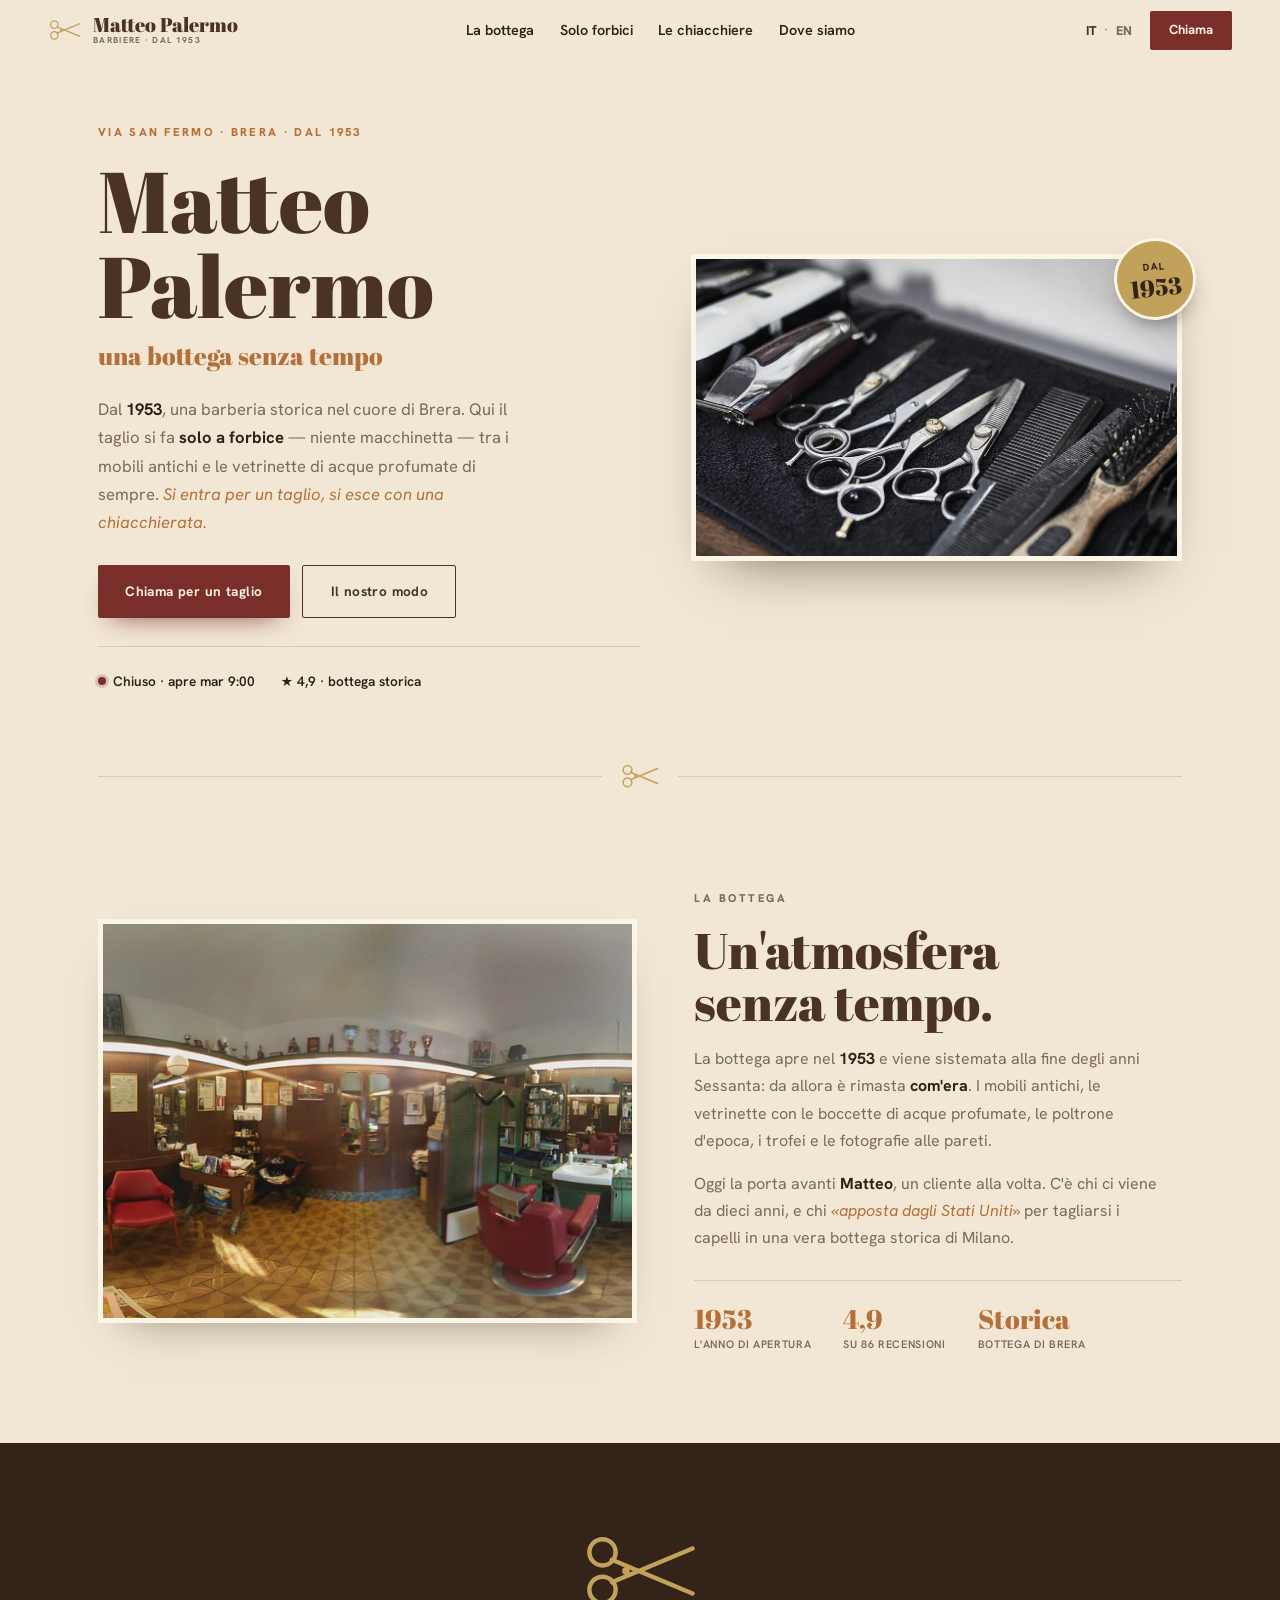
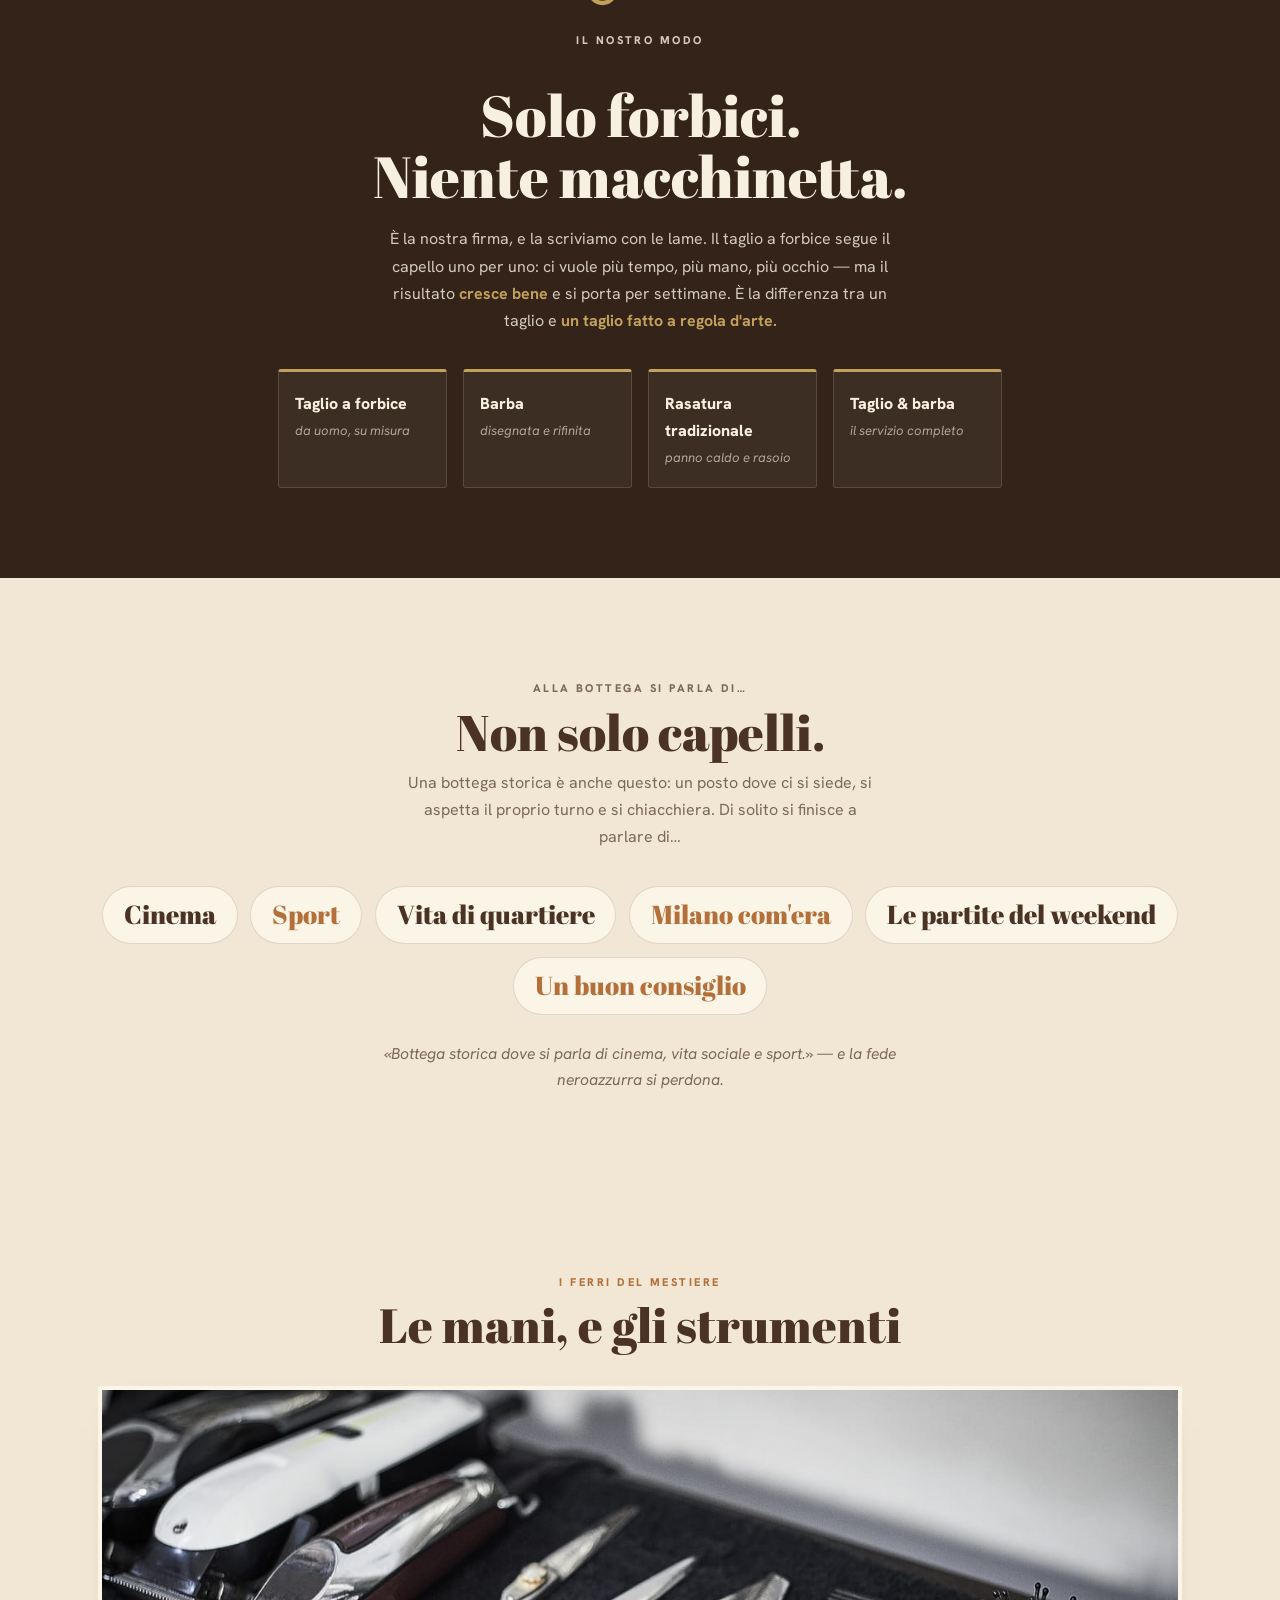
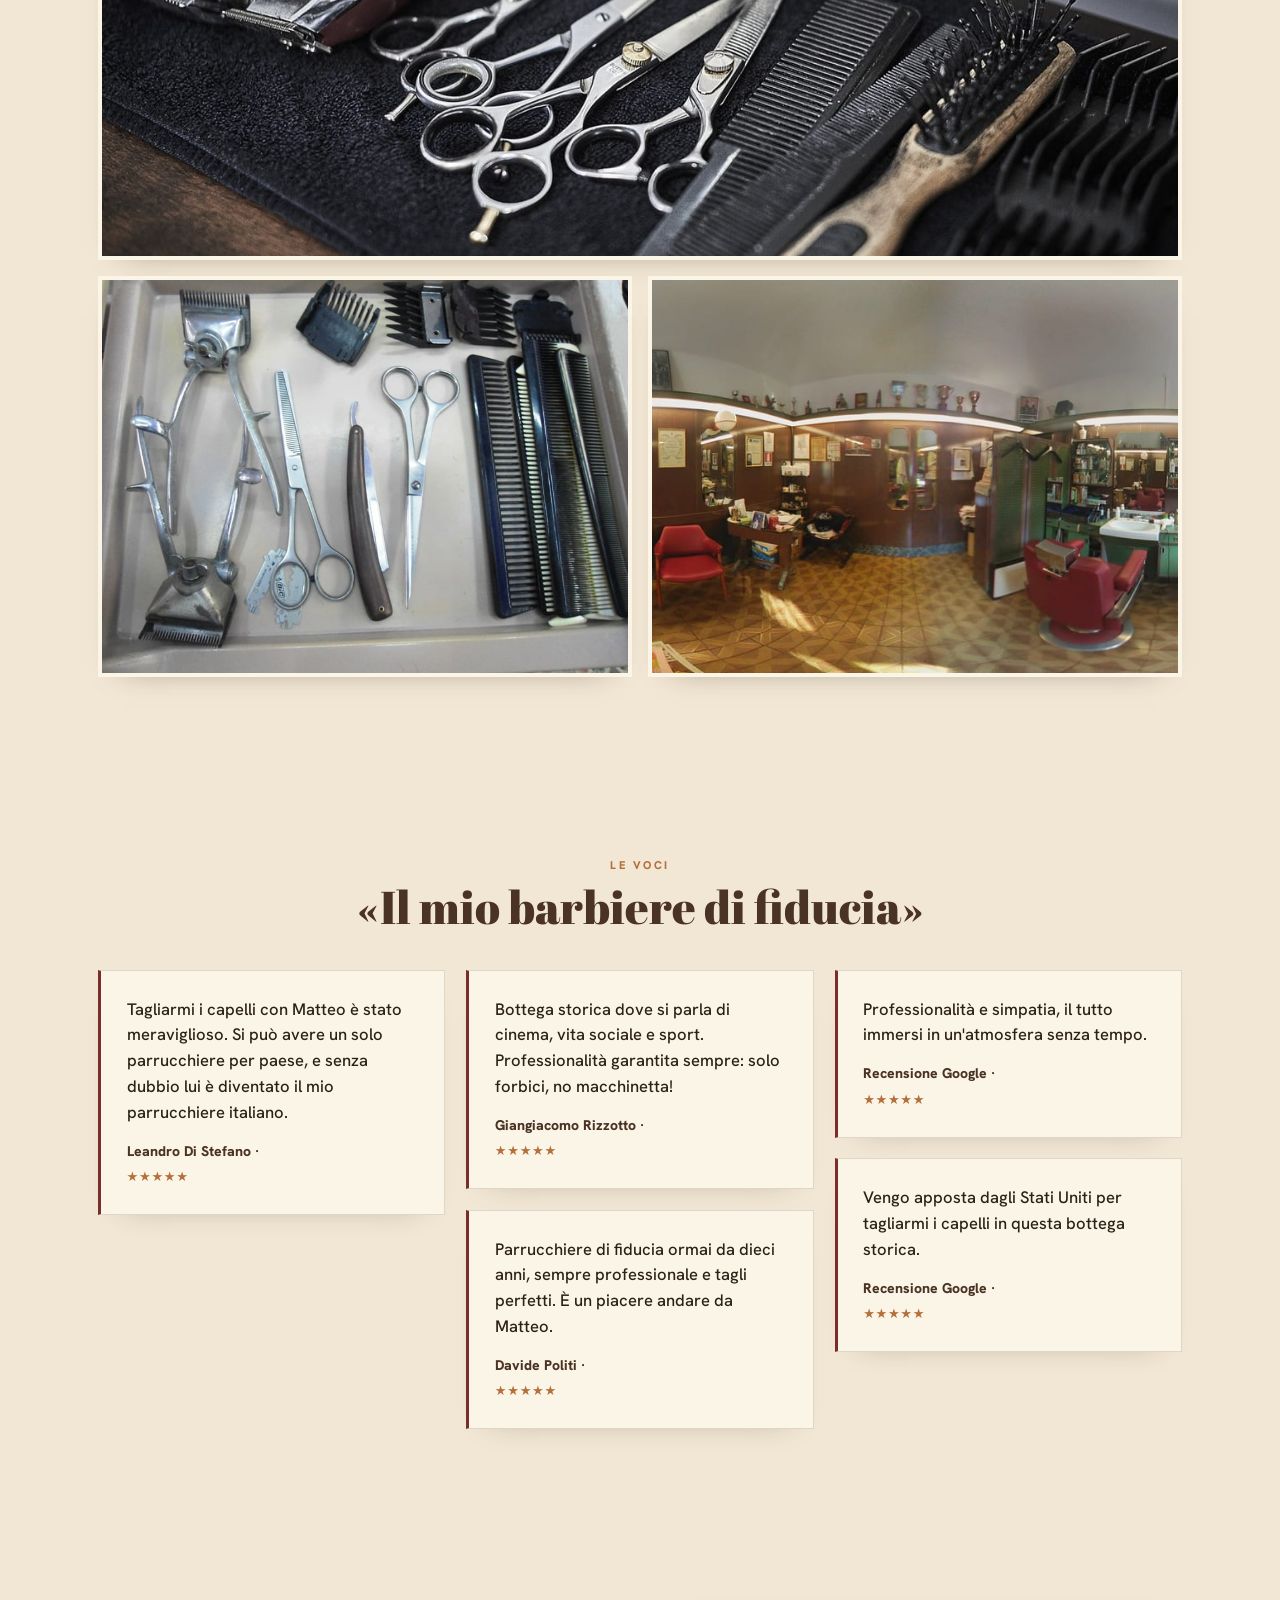
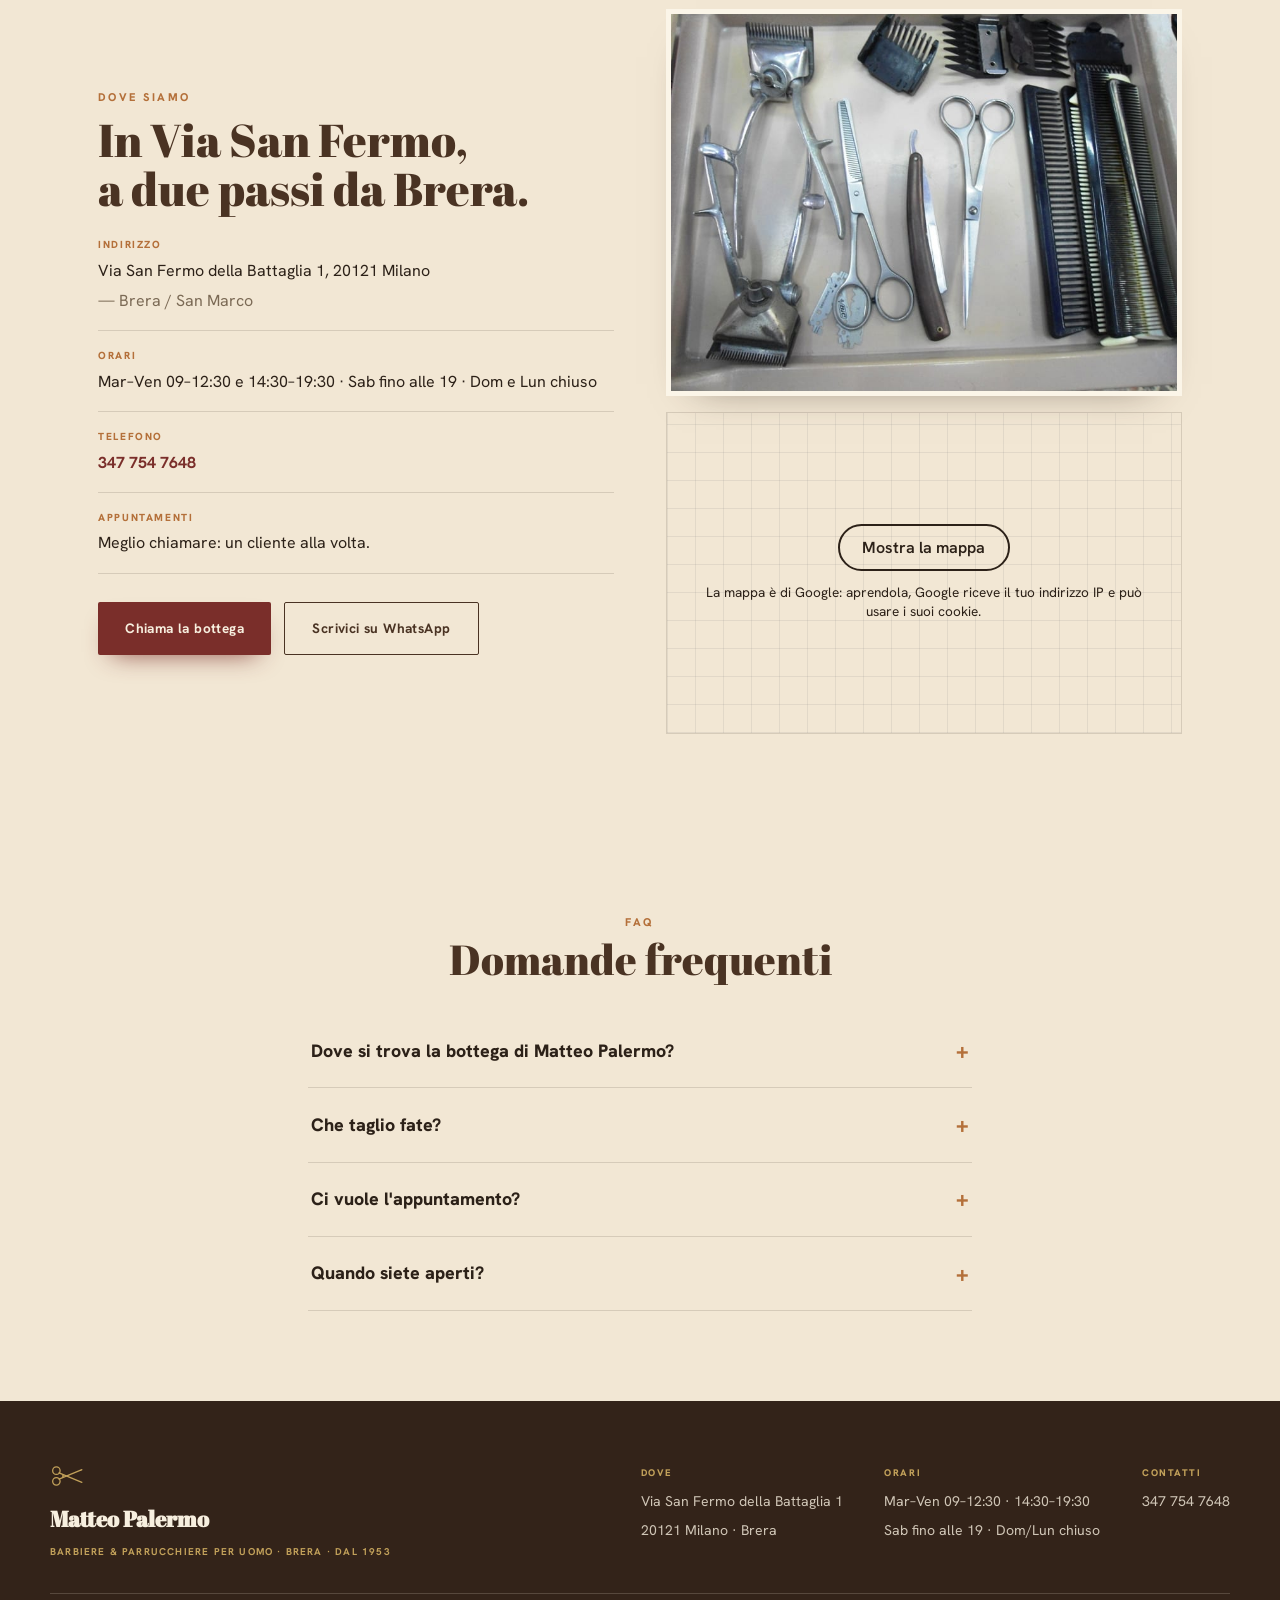
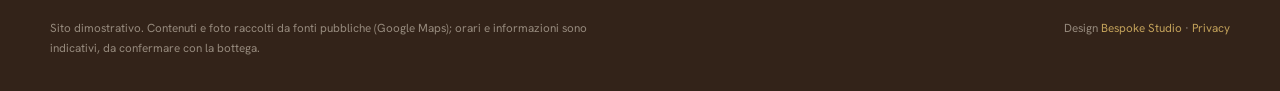
==== commit 1193a541: "Privacy e pulizia: caratteri sul sito, mappa al clic, informativa, noindex - caratteri copiati nel s" ====
--- a/index.html
+++ b/index.html
@@ -3,6 +3,7 @@
 <head>
 <meta charset="UTF-8" />
 <meta name="viewport" content="width=device-width, initial-scale=1.0" />
+<meta name="robots" content="noindex">
 <title>Matteo Palermo Barbiere — bottega storica a Brera dal 1953 · Milano</title>
 <meta name="description" content="Matteo Palermo, barbiere e parrucchiere per uomo: una bottega storica dal 1953 in Via San Fermo della Battaglia 1, a Brera, Milano. Taglio solo a forbice, barba e rasatura tradizionale, in un'atmosfera senza tempo. 4,9★." />
 <link rel="canonical" href="https://rotenzark.github.io/matteo-palermo-barbiere/" />
@@ -22,27 +23,66 @@
 <link rel="icon" href="img/favicon.svg" type="image/svg+xml" />
 <link rel="icon" href="img/favicon-32.png" sizes="32x32" type="image/png" />
 <link rel="apple-touch-icon" href="img/apple-touch-icon.png" />
-<link rel="preconnect" href="https://fonts.googleapis.com" />
-<link rel="preconnect" href="https://fonts.gstatic.com" crossorigin />
-<link href="https://fonts.googleapis.com/css2?family=Abril+Fatface&family=Hanken+Grotesk:ital,wght@0,400;0,500;0,600;0,700;0,800;1,400&display=swap" rel="stylesheet" />
+<link rel="stylesheet" href="fonts/fonts.css?v=1">
 <link rel="stylesheet" href="css/styles.css?v=1" />
 <script type="application/ld+json">
 {
-  "@context": "https://schema.org", "@type": "HairSalon",
+  "@context": "https://schema.org",
+  "@type": "HairSalon",
   "name": "Matteo Palermo — Barbiere e Parrucchiere per Uomo",
   "description": "Bottega storica di barbiere e parrucchiere per uomo a Brera, dal 1953: taglio a forbice, barba e rasatura tradizionale, in un'atmosfera senza tempo, tra mobili antichi e vetrinette di acque profumate.",
   "url": "https://rotenzark.github.io/matteo-palermo-barbiere/",
-  "telephone": "+393477547648", "priceRange": "€€",
+  "telephone": "+393477547648",
+  "priceRange": "€€",
   "image": "https://rotenzark.github.io/matteo-palermo-barbiere/img/bottega.jpg",
-  "address": { "@type": "PostalAddress", "streetAddress": "Via San Fermo della Battaglia 1", "addressLocality": "Milano", "postalCode": "20121", "addressCountry": "IT" },
-  "geo": { "@type": "GeoCoordinates", "latitude": 45.4755759, "longitude": 9.1893411 },
-  "aggregateRating": { "@type": "AggregateRating", "ratingValue": "4.9", "reviewCount": "86" },
+  "address": {
+    "@type": "PostalAddress",
+    "streetAddress": "Via San Fermo della Battaglia 1",
+    "addressLocality": "Milano",
+    "postalCode": "20121",
+    "addressCountry": "IT"
+  },
+  "geo": {
+    "@type": "GeoCoordinates",
+    "latitude": 45.4755759,
+    "longitude": 9.1893411
+  },
   "foundingDate": "1953",
   "openingHoursSpecification": [
-    { "@type": "OpeningHoursSpecification", "dayOfWeek": ["Tuesday","Wednesday","Thursday","Friday"], "opens": "09:00", "closes": "12:30" },
-    { "@type": "OpeningHoursSpecification", "dayOfWeek": ["Tuesday","Wednesday","Thursday","Friday"], "opens": "14:30", "closes": "19:30" },
-    { "@type": "OpeningHoursSpecification", "dayOfWeek": "Saturday", "opens": "09:00", "closes": "12:30" },
-    { "@type": "OpeningHoursSpecification", "dayOfWeek": "Saturday", "opens": "14:30", "closes": "19:00" }
+    {
+      "@type": "OpeningHoursSpecification",
+      "dayOfWeek": [
+        "Tuesday",
+        "Wednesday",
+        "Thursday",
+        "Friday"
+      ],
+      "opens": "09:00",
+      "closes": "12:30"
+    },
+    {
+      "@type": "OpeningHoursSpecification",
+      "dayOfWeek": [
+        "Tuesday",
+        "Wednesday",
+        "Thursday",
+        "Friday"
+      ],
+      "opens": "14:30",
+      "closes": "19:30"
+    },
+    {
+      "@type": "OpeningHoursSpecification",
+      "dayOfWeek": "Saturday",
+      "opens": "09:00",
+      "closes": "12:30"
+    },
+    {
+      "@type": "OpeningHoursSpecification",
+      "dayOfWeek": "Saturday",
+      "opens": "14:30",
+      "closes": "19:00"
+    }
   ]
 }
 </script>
@@ -168,7 +208,7 @@
     <span data-i18n="chiac.t5">Le partite del weekend</span>
     <span data-i18n="chiac.t6">Un buon consiglio</span>
   </div>
-  <p class="chiac-note" data-i18n="chiac.note">«Bottega storica dove si parla di cinema, vita sociale e sport.» — e la fede neroazzurra si perdona.</p>
+  <p lang="it" class="chiac-note" data-i18n="chiac.note">«Bottega storica dove si parla di cinema, vita sociale e sport.» — e la fede neroazzurra si perdona.</p>
 </section>
 
 <!-- GALLERY -->
@@ -185,10 +225,10 @@
 <section id="recensioni" class="section recensioni">
   <div class="rev-head reveal"><p class="kicker" data-i18n="rev.kicker">Le voci</p><h2 data-i18n="rev.h2">«Il mio barbiere di fiducia»</h2></div>
   <div class="rev-grid">
-    <blockquote class="rev reveal"><p>Tagliarmi i capelli con Matteo è stato meraviglioso. Si può avere un solo parrucchiere per paese, e senza dubbio lui è diventato il mio parrucchiere italiano.</p><cite>Leandro Di Stefano · <span>★★★★★</span></cite></blockquote>
-    <blockquote class="rev reveal reveal-d1"><p>Bottega storica dove si parla di cinema, vita sociale e sport. Professionalità garantita sempre: solo forbici, no macchinetta!</p><cite>Giangiacomo Rizzotto · <span>★★★★★</span></cite></blockquote>
-    <blockquote class="rev reveal reveal-d2"><p>Parrucchiere di fiducia ormai da dieci anni, sempre professionale e tagli perfetti. È un piacere andare da Matteo.</p><cite>Davide Politi · <span>★★★★★</span></cite></blockquote>
-    <blockquote class="rev reveal"><p>Professionalità e simpatia, il tutto immersi in un'atmosfera senza tempo.</p><cite data-i18n="rev.g1">Recensione Google · <span>★★★★★</span></cite></blockquote>
+    <blockquote class="rev reveal"><p lang="it">Tagliarmi i capelli con Matteo è stato meraviglioso. Si può avere un solo parrucchiere per paese, e senza dubbio lui è diventato il mio parrucchiere italiano.</p><cite>Leandro Di Stefano · <span>★★★★★</span></cite></blockquote>
+    <blockquote class="rev reveal reveal-d1"><p lang="it">Bottega storica dove si parla di cinema, vita sociale e sport. Professionalità garantita sempre: solo forbici, no macchinetta!</p><cite>Giangiacomo Rizzotto · <span>★★★★★</span></cite></blockquote>
+    <blockquote class="rev reveal reveal-d2"><p lang="it">Parrucchiere di fiducia ormai da dieci anni, sempre professionale e tagli perfetti. È un piacere andare da Matteo.</p><cite>Davide Politi · <span>★★★★★</span></cite></blockquote>
+    <blockquote class="rev reveal"><p lang="it">Professionalità e simpatia, il tutto immersi in un'atmosfera senza tempo.</p><cite data-i18n="rev.g1">Recensione Google · <span>★★★★★</span></cite></blockquote>
     <blockquote class="rev reveal reveal-d1"><p>Vengo apposta dagli Stati Uniti per tagliarmi i capelli in questa bottega storica.</p><cite data-i18n="rev.g2">Recensione Google · <span>★★★★★</span></cite></blockquote>
   </div>
 </section>
@@ -212,7 +252,7 @@
     </div>
     <div class="dove-side reveal">
       <figure class="dove-photo"><img src="img/strumenti.jpg" alt="Gli strumenti del barbiere" width="800" height="600" loading="lazy" /></figure>
-      <div class="dove-map"><iframe title="Mappa Matteo Palermo Barbiere" src="https://www.google.com/maps?q=Palermo+Matteo+Barbiere+Via+San+Fermo+Milano&output=embed" loading="lazy" referrerpolicy="no-referrer-when-downgrade"></iframe></div>
+      <div class="dove-map"><div class="mappa-clic" data-mappa-clic style="--mappa-h: 320px"><template><iframe title="Mappa Matteo Palermo Barbiere" src="https://www.google.com/maps?q=Palermo+Matteo+Barbiere+Via+San+Fermo+Milano&output=embed" loading="lazy" referrerpolicy="no-referrer-when-downgrade"></iframe></template><div class="mappa-clic__velo"><a class="mappa-clic__btn" href="https://www.google.com/maps/dir/?api=1&destination=Palermo+Matteo+Barbiere+Via+San+Fermo+Milano" target="_blank" rel="noopener">Mostra la mappa</a><p class="mappa-clic__nota">La mappa è di Google: aprendola, Google riceve il tuo indirizzo IP e può usare i suoi cookie.</p></div></div></div>
     </div>
   </div>
 </section>
@@ -239,7 +279,7 @@
   </div>
   <div class="foot-bottom">
     <p data-i18n="foot.disclaimer">Sito dimostrativo. Contenuti e foto raccolti da fonti pubbliche (Google Maps); orari e informazioni sono indicativi, da confermare con la bottega.</p>
-    <p class="foot-credit">Design <a href="https://bespokestud.io" target="_blank" rel="noopener">Bespoke Studio</a></p>
+    <p class="foot-credit">Design <a href="https://bespokestud.io" target="_blank" rel="noopener">Bespoke Studio</a> · <a href="privacy.html">Privacy</a></p>
   </div>
 </footer>
 
@@ -251,5 +291,6 @@
 
 <div id="lightbox" aria-hidden="true"><button id="lb-close" aria-label="Chiudi">✕</button><img id="lb-img" src="" alt="" /></div>
 <script src="js/main.js?v=1"></script>
+<script src="js/mappa-clic.js?v=1" defer></script>
 </body>
 </html>
--- a/fonts/fonts.css
+++ b/fonts/fonts.css
@@ -0,0 +1,235 @@
+/* Caratteri ospitati sul sito: nessuna richiesta a Google Fonts o Fontshare (giro privacy 1/10/2026). Licenze in LICENSE.txt. */
+/* latin-ext */
+@font-face {
+  font-family: 'Abril Fatface';
+  font-style: normal;
+  font-weight: 400;
+  font-display: swap;
+  src: url(abrilfatface-v25-zOL64pLDlL1D99S8g8PtiKchq-lmjdLh.woff2) format('woff2');
+  unicode-range: U+0100-02BA, U+02BD-02C5, U+02C7-02CC, U+02CE-02D7, U+02DD-02FF, U+0304, U+0308, U+0329, U+1D00-1DBF, U+1E00-1E9F, U+1EF2-1EFF, U+2020, U+20A0-20AB, U+20AD-20C0, U+2113, U+2C60-2C7F, U+A720-A7FF;
+}
+/* latin */
+@font-face {
+  font-family: 'Abril Fatface';
+  font-style: normal;
+  font-weight: 400;
+  font-display: swap;
+  src: url(abrilfatface-v25-zOL64pLDlL1D99S8g8PtiKchq-dmjQ.woff2) format('woff2');
+  unicode-range: U+0000-00FF, U+0131, U+0152-0153, U+02BB-02BC, U+02C6, U+02DA, U+02DC, U+0304, U+0308, U+0329, U+2000-206F, U+20AC, U+2122, U+2191, U+2193, U+2212, U+2215, U+FEFF, U+FFFD;
+}
+/* cyrillic-ext */
+@font-face {
+  font-family: 'Hanken Grotesk';
+  font-style: italic;
+  font-weight: 400;
+  font-display: swap;
+  src: url(hankengrotesk-v12-ieVo2YZDLWuGJpnzaiwFXS9tYtpY_d6T_POl0fRJeyWyosBD5XxxKA.woff2) format('woff2');
+  unicode-range: U+0460-052F, U+1C80-1C8A, U+20B4, U+2DE0-2DFF, U+A640-A69F, U+FE2E-FE2F;
+}
+/* vietnamese */
+@font-face {
+  font-family: 'Hanken Grotesk';
+  font-style: italic;
+  font-weight: 400;
+  font-display: swap;
+  src: url(hankengrotesk-v12-ieVo2YZDLWuGJpnzaiwFXS9tYtpY_d6T_POl0fRJeyWyosBB5XxxKA.woff2) format('woff2');
+  unicode-range: U+0102-0103, U+0110-0111, U+0128-0129, U+0168-0169, U+01A0-01A1, U+01AF-01B0, U+0300-0301, U+0303-0304, U+0308-0309, U+0323, U+0329, U+1EA0-1EF9, U+20AB;
+}
+/* latin-ext */
+@font-face {
+  font-family: 'Hanken Grotesk';
+  font-style: italic;
+  font-weight: 400;
+  font-display: swap;
+  src: url(hankengrotesk-v12-ieVo2YZDLWuGJpnzaiwFXS9tYtpY_d6T_POl0fRJeyWyosBA5XxxKA.woff2) format('woff2');
+  unicode-range: U+0100-02BA, U+02BD-02C5, U+02C7-02CC, U+02CE-02D7, U+02DD-02FF, U+0304, U+0308, U+0329, U+1D00-1DBF, U+1E00-1E9F, U+1EF2-1EFF, U+2020, U+20A0-20AB, U+20AD-20C0, U+2113, U+2C60-2C7F, U+A720-A7FF;
+}
+/* latin */
+@font-face {
+  font-family: 'Hanken Grotesk';
+  font-style: italic;
+  font-weight: 400;
+  font-display: swap;
+  src: url(hankengrotesk-v12-ieVo2YZDLWuGJpnzaiwFXS9tYtpY_d6T_POl0fRJeyWyosBO5Xw.woff2) format('woff2');
+  unicode-range: U+0000-00FF, U+0131, U+0152-0153, U+02BB-02BC, U+02C6, U+02DA, U+02DC, U+0304, U+0308, U+0329, U+2000-206F, U+20AC, U+2122, U+2191, U+2193, U+2212, U+2215, U+FEFF, U+FFFD;
+}
+/* cyrillic-ext */
+@font-face {
+  font-family: 'Hanken Grotesk';
+  font-style: normal;
+  font-weight: 400;
+  font-display: swap;
+  src: url(hankengrotesk-v12-ieVn2YZDLWuGJpnzaiwFXS9tYtpQ59CjCQ.woff2) format('woff2');
+  unicode-range: U+0460-052F, U+1C80-1C8A, U+20B4, U+2DE0-2DFF, U+A640-A69F, U+FE2E-FE2F;
+}
+/* vietnamese */
+@font-face {
+  font-family: 'Hanken Grotesk';
+  font-style: normal;
+  font-weight: 400;
+  font-display: swap;
+  src: url(hankengrotesk-v12-ieVn2YZDLWuGJpnzaiwFXS9tYtpS59CjCQ.woff2) format('woff2');
+  unicode-range: U+0102-0103, U+0110-0111, U+0128-0129, U+0168-0169, U+01A0-01A1, U+01AF-01B0, U+0300-0301, U+0303-0304, U+0308-0309, U+0323, U+0329, U+1EA0-1EF9, U+20AB;
+}
+/* latin-ext */
+@font-face {
+  font-family: 'Hanken Grotesk';
+  font-style: normal;
+  font-weight: 400;
+  font-display: swap;
+  src: url(hankengrotesk-v12-ieVn2YZDLWuGJpnzaiwFXS9tYtpT59CjCQ.woff2) format('woff2');
+  unicode-range: U+0100-02BA, U+02BD-02C5, U+02C7-02CC, U+02CE-02D7, U+02DD-02FF, U+0304, U+0308, U+0329, U+1D00-1DBF, U+1E00-1E9F, U+1EF2-1EFF, U+2020, U+20A0-20AB, U+20AD-20C0, U+2113, U+2C60-2C7F, U+A720-A7FF;
+}
+/* latin */
+@font-face {
+  font-family: 'Hanken Grotesk';
+  font-style: normal;
+  font-weight: 400;
+  font-display: swap;
+  src: url(hankengrotesk-v12-ieVn2YZDLWuGJpnzaiwFXS9tYtpd59A.woff2) format('woff2');
+  unicode-range: U+0000-00FF, U+0131, U+0152-0153, U+02BB-02BC, U+02C6, U+02DA, U+02DC, U+0304, U+0308, U+0329, U+2000-206F, U+20AC, U+2122, U+2191, U+2193, U+2212, U+2215, U+FEFF, U+FFFD;
+}
+/* cyrillic-ext */
+@font-face {
+  font-family: 'Hanken Grotesk';
+  font-style: normal;
+  font-weight: 500;
+  font-display: swap;
+  src: url(hankengrotesk-v12-ieVn2YZDLWuGJpnzaiwFXS9tYtpQ59CjCQ.woff2) format('woff2');
+  unicode-range: U+0460-052F, U+1C80-1C8A, U+20B4, U+2DE0-2DFF, U+A640-A69F, U+FE2E-FE2F;
+}
+/* vietnamese */
+@font-face {
+  font-family: 'Hanken Grotesk';
+  font-style: normal;
+  font-weight: 500;
+  font-display: swap;
+  src: url(hankengrotesk-v12-ieVn2YZDLWuGJpnzaiwFXS9tYtpS59CjCQ.woff2) format('woff2');
+  unicode-range: U+0102-0103, U+0110-0111, U+0128-0129, U+0168-0169, U+01A0-01A1, U+01AF-01B0, U+0300-0301, U+0303-0304, U+0308-0309, U+0323, U+0329, U+1EA0-1EF9, U+20AB;
+}
+/* latin-ext */
+@font-face {
+  font-family: 'Hanken Grotesk';
+  font-style: normal;
+  font-weight: 500;
+  font-display: swap;
+  src: url(hankengrotesk-v12-ieVn2YZDLWuGJpnzaiwFXS9tYtpT59CjCQ.woff2) format('woff2');
+  unicode-range: U+0100-02BA, U+02BD-02C5, U+02C7-02CC, U+02CE-02D7, U+02DD-02FF, U+0304, U+0308, U+0329, U+1D00-1DBF, U+1E00-1E9F, U+1EF2-1EFF, U+2020, U+20A0-20AB, U+20AD-20C0, U+2113, U+2C60-2C7F, U+A720-A7FF;
+}
+/* latin */
+@font-face {
+  font-family: 'Hanken Grotesk';
+  font-style: normal;
+  font-weight: 500;
+  font-display: swap;
+  src: url(hankengrotesk-v12-ieVn2YZDLWuGJpnzaiwFXS9tYtpd59A.woff2) format('woff2');
+  unicode-range: U+0000-00FF, U+0131, U+0152-0153, U+02BB-02BC, U+02C6, U+02DA, U+02DC, U+0304, U+0308, U+0329, U+2000-206F, U+20AC, U+2122, U+2191, U+2193, U+2212, U+2215, U+FEFF, U+FFFD;
+}
+/* cyrillic-ext */
+@font-face {
+  font-family: 'Hanken Grotesk';
+  font-style: normal;
+  font-weight: 600;
+  font-display: swap;
+  src: url(hankengrotesk-v12-ieVn2YZDLWuGJpnzaiwFXS9tYtpQ59CjCQ.woff2) format('woff2');
+  unicode-range: U+0460-052F, U+1C80-1C8A, U+20B4, U+2DE0-2DFF, U+A640-A69F, U+FE2E-FE2F;
+}
+/* vietnamese */
+@font-face {
+  font-family: 'Hanken Grotesk';
+  font-style: normal;
+  font-weight: 600;
+  font-display: swap;
+  src: url(hankengrotesk-v12-ieVn2YZDLWuGJpnzaiwFXS9tYtpS59CjCQ.woff2) format('woff2');
+  unicode-range: U+0102-0103, U+0110-0111, U+0128-0129, U+0168-0169, U+01A0-01A1, U+01AF-01B0, U+0300-0301, U+0303-0304, U+0308-0309, U+0323, U+0329, U+1EA0-1EF9, U+20AB;
+}
+/* latin-ext */
+@font-face {
+  font-family: 'Hanken Grotesk';
+  font-style: normal;
+  font-weight: 600;
+  font-display: swap;
+  src: url(hankengrotesk-v12-ieVn2YZDLWuGJpnzaiwFXS9tYtpT59CjCQ.woff2) format('woff2');
+  unicode-range: U+0100-02BA, U+02BD-02C5, U+02C7-02CC, U+02CE-02D7, U+02DD-02FF, U+0304, U+0308, U+0329, U+1D00-1DBF, U+1E00-1E9F, U+1EF2-1EFF, U+2020, U+20A0-20AB, U+20AD-20C0, U+2113, U+2C60-2C7F, U+A720-A7FF;
+}
+/* latin */
+@font-face {
+  font-family: 'Hanken Grotesk';
+  font-style: normal;
+  font-weight: 600;
+  font-display: swap;
+  src: url(hankengrotesk-v12-ieVn2YZDLWuGJpnzaiwFXS9tYtpd59A.woff2) format('woff2');
+  unicode-range: U+0000-00FF, U+0131, U+0152-0153, U+02BB-02BC, U+02C6, U+02DA, U+02DC, U+0304, U+0308, U+0329, U+2000-206F, U+20AC, U+2122, U+2191, U+2193, U+2212, U+2215, U+FEFF, U+FFFD;
+}
+/* cyrillic-ext */
+@font-face {
+  font-family: 'Hanken Grotesk';
+  font-style: normal;
+  font-weight: 700;
+  font-display: swap;
+  src: url(hankengrotesk-v12-ieVn2YZDLWuGJpnzaiwFXS9tYtpQ59CjCQ.woff2) format('woff2');
+  unicode-range: U+0460-052F, U+1C80-1C8A, U+20B4, U+2DE0-2DFF, U+A640-A69F, U+FE2E-FE2F;
+}
+/* vietnamese */
+@font-face {
+  font-family: 'Hanken Grotesk';
+  font-style: normal;
+  font-weight: 700;
+  font-display: swap;
+  src: url(hankengrotesk-v12-ieVn2YZDLWuGJpnzaiwFXS9tYtpS59CjCQ.woff2) format('woff2');
+  unicode-range: U+0102-0103, U+0110-0111, U+0128-0129, U+0168-0169, U+01A0-01A1, U+01AF-01B0, U+0300-0301, U+0303-0304, U+0308-0309, U+0323, U+0329, U+1EA0-1EF9, U+20AB;
+}
+/* latin-ext */
+@font-face {
+  font-family: 'Hanken Grotesk';
+  font-style: normal;
+  font-weight: 700;
+  font-display: swap;
+  src: url(hankengrotesk-v12-ieVn2YZDLWuGJpnzaiwFXS9tYtpT59CjCQ.woff2) format('woff2');
+  unicode-range: U+0100-02BA, U+02BD-02C5, U+02C7-02CC, U+02CE-02D7, U+02DD-02FF, U+0304, U+0308, U+0329, U+1D00-1DBF, U+1E00-1E9F, U+1EF2-1EFF, U+2020, U+20A0-20AB, U+20AD-20C0, U+2113, U+2C60-2C7F, U+A720-A7FF;
+}
+/* latin */
+@font-face {
+  font-family: 'Hanken Grotesk';
+  font-style: normal;
+  font-weight: 700;
+  font-display: swap;
+  src: url(hankengrotesk-v12-ieVn2YZDLWuGJpnzaiwFXS9tYtpd59A.woff2) format('woff2');
+  unicode-range: U+0000-00FF, U+0131, U+0152-0153, U+02BB-02BC, U+02C6, U+02DA, U+02DC, U+0304, U+0308, U+0329, U+2000-206F, U+20AC, U+2122, U+2191, U+2193, U+2212, U+2215, U+FEFF, U+FFFD;
+}
+/* cyrillic-ext */
+@font-face {
+  font-family: 'Hanken Grotesk';
+  font-style: normal;
+  font-weight: 800;
+  font-display: swap;
+  src: url(hankengrotesk-v12-ieVn2YZDLWuGJpnzaiwFXS9tYtpQ59CjCQ.woff2) format('woff2');
+  unicode-range: U+0460-052F, U+1C80-1C8A, U+20B4, U+2DE0-2DFF, U+A640-A69F, U+FE2E-FE2F;
+}
+/* vietnamese */
+@font-face {
+  font-family: 'Hanken Grotesk';
+  font-style: normal;
+  font-weight: 800;
+  font-display: swap;
+  src: url(hankengrotesk-v12-ieVn2YZDLWuGJpnzaiwFXS9tYtpS59CjCQ.woff2) format('woff2');
+  unicode-range: U+0102-0103, U+0110-0111, U+0128-0129, U+0168-0169, U+01A0-01A1, U+01AF-01B0, U+0300-0301, U+0303-0304, U+0308-0309, U+0323, U+0329, U+1EA0-1EF9, U+20AB;
+}
+/* latin-ext */
+@font-face {
+  font-family: 'Hanken Grotesk';
+  font-style: normal;
+  font-weight: 800;
+  font-display: swap;
+  src: url(hankengrotesk-v12-ieVn2YZDLWuGJpnzaiwFXS9tYtpT59CjCQ.woff2) format('woff2');
+  unicode-range: U+0100-02BA, U+02BD-02C5, U+02C7-02CC, U+02CE-02D7, U+02DD-02FF, U+0304, U+0308, U+0329, U+1D00-1DBF, U+1E00-1E9F, U+1EF2-1EFF, U+2020, U+20A0-20AB, U+20AD-20C0, U+2113, U+2C60-2C7F, U+A720-A7FF;
+}
+/* latin */
+@font-face {
+  font-family: 'Hanken Grotesk';
+  font-style: normal;
+  font-weight: 800;
+  font-display: swap;
+  src: url(hankengrotesk-v12-ieVn2YZDLWuGJpnzaiwFXS9tYtpd59A.woff2) format('woff2');
+  unicode-range: U+0000-00FF, U+0131, U+0152-0153, U+02BB-02BC, U+02C6, U+02DA, U+02DC, U+0304, U+0308, U+0329, U+2000-206F, U+20AC, U+2122, U+2191, U+2193, U+2212, U+2215, U+FEFF, U+FFFD;
+}
--- a/css/styles.css
+++ b/css/styles.css
@@ -241,3 +241,12 @@
   html{scroll-behavior:auto}
   .forbici-big svg{animation:none!important}
 }
+
+/*MAPPACLIC*/
+/* la mappa Google si carica solo al clic (giro privacy 1/10/2026) */
+.mappa-clic { display: flex; align-items: center; justify-content: center; width: 100%; height: 100%; min-height: var(--mappa-h, 320px); box-sizing: border-box; padding: 24px; text-align: center; background: repeating-linear-gradient(0deg, rgba(127, 127, 127, 0.14) 0 1px, transparent 1px 28px), repeating-linear-gradient(90deg, rgba(127, 127, 127, 0.14) 0 1px, transparent 1px 28px); }
+.mappa-clic__velo { display: flex; flex-direction: column; align-items: center; gap: 12px; max-width: 32em; }
+.mappa-clic__btn { display: inline-block; padding: 0.75em 1.4em; border: 2px solid currentColor; border-radius: 999px; color: inherit; font: inherit; font-weight: 600; line-height: 1.2; text-decoration: none; background: transparent; cursor: pointer; }
+.mappa-clic__btn:hover, .mappa-clic__btn:focus-visible { text-decoration: underline; }
+.mappa-clic__nota { margin: 0; font-size: 0.85em; line-height: 1.45; }
+/*/MAPPACLIC*/
